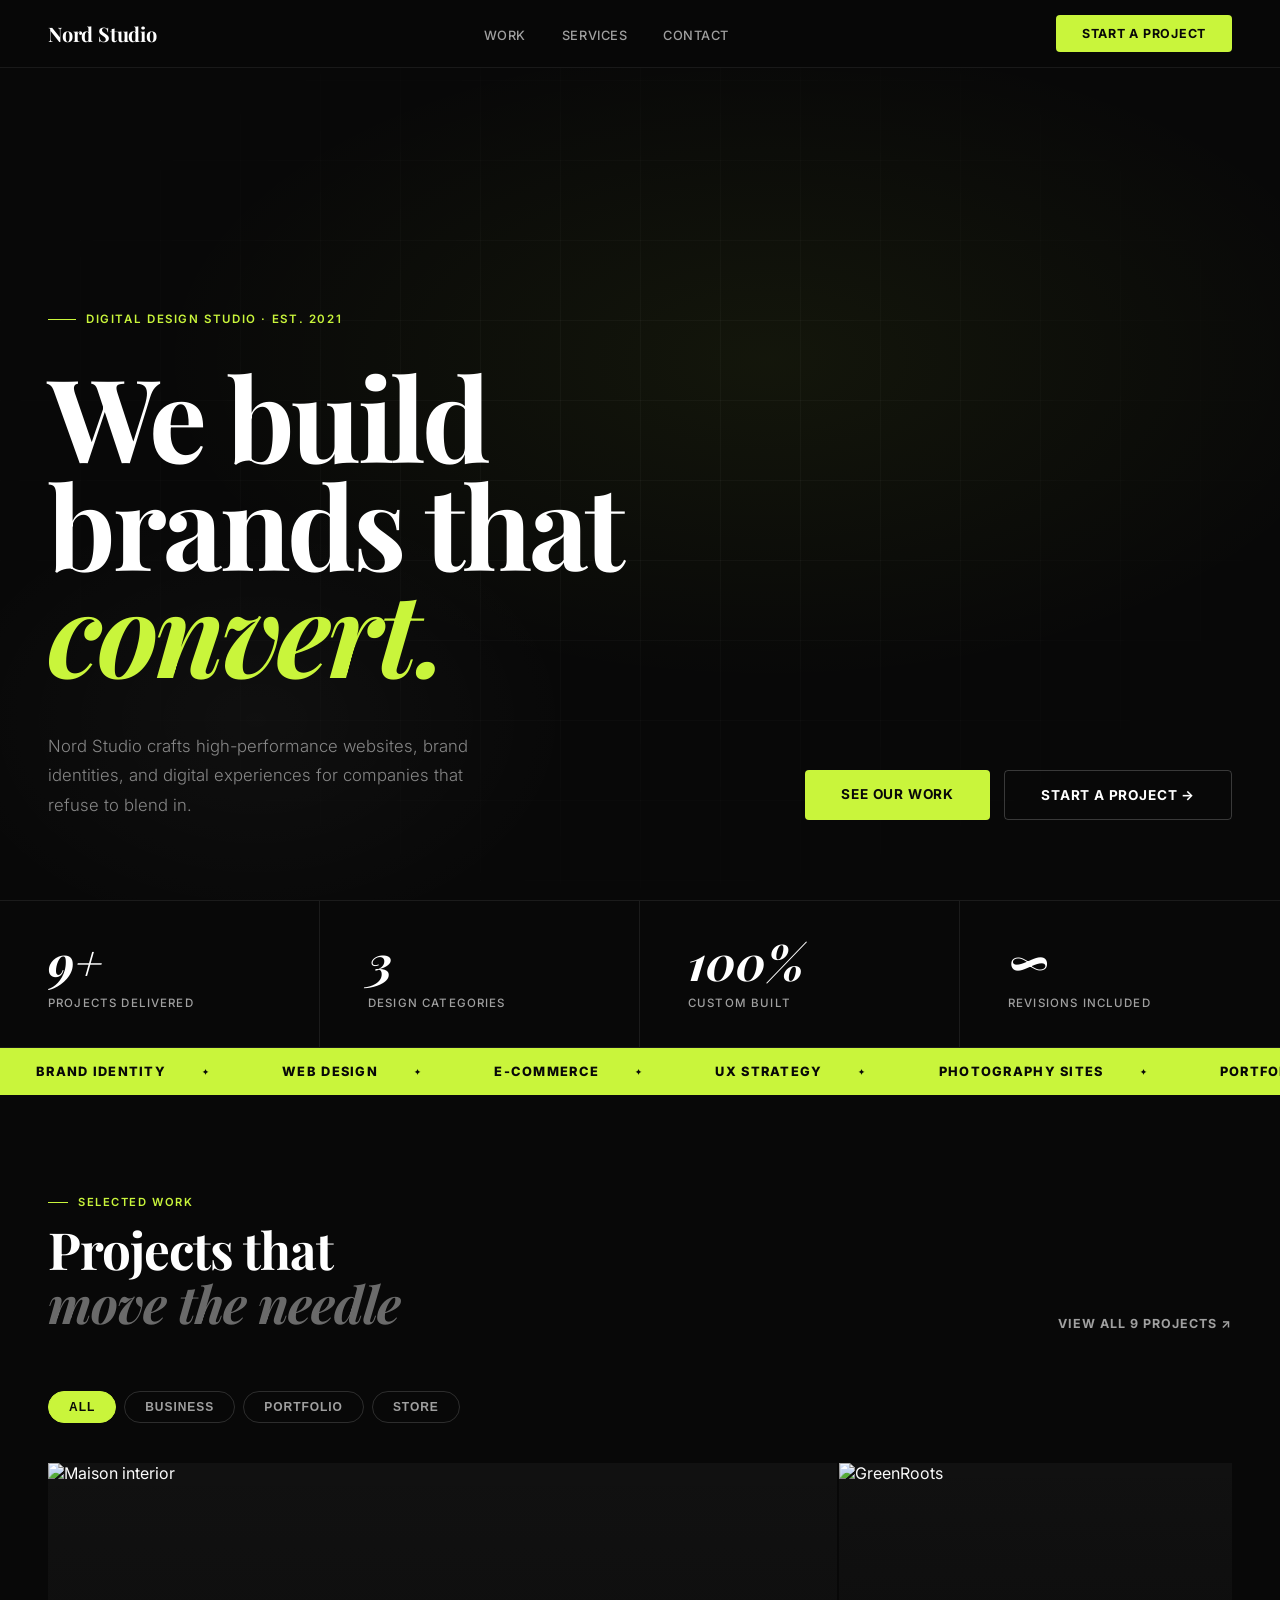
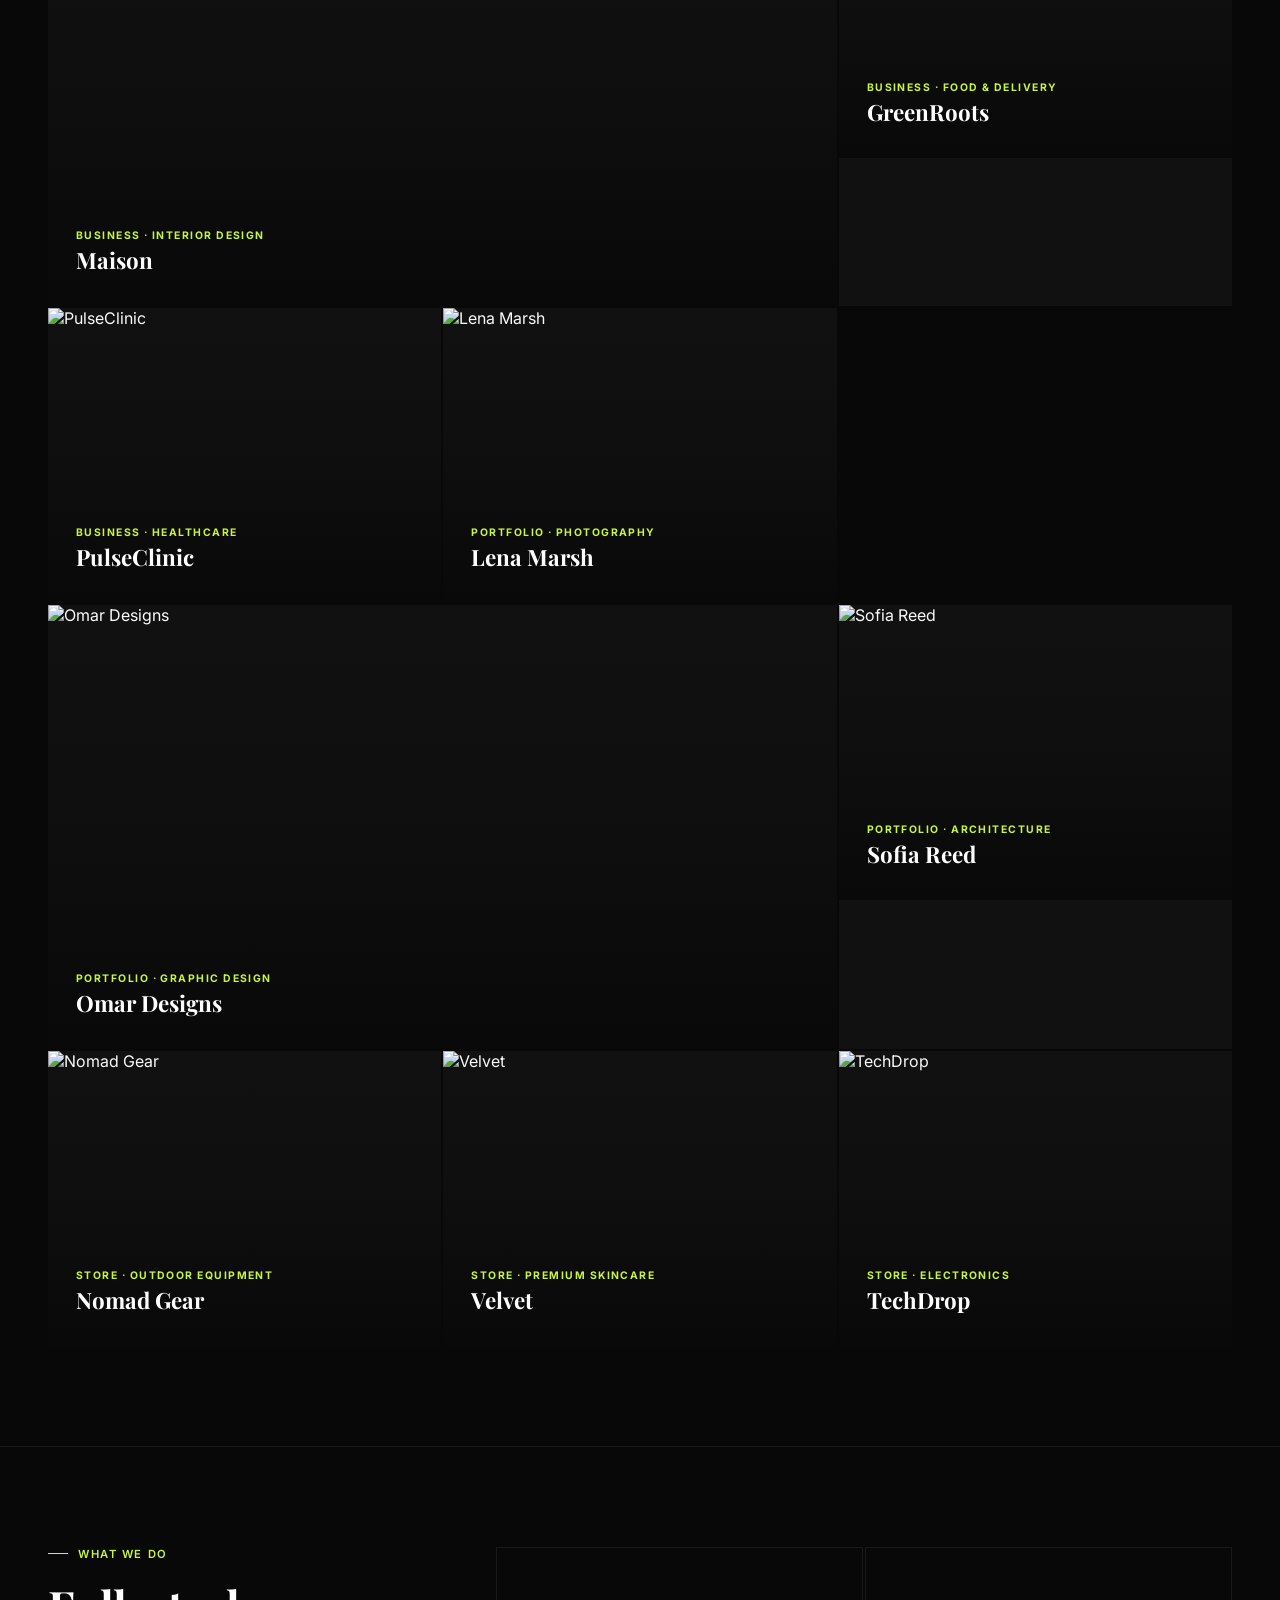
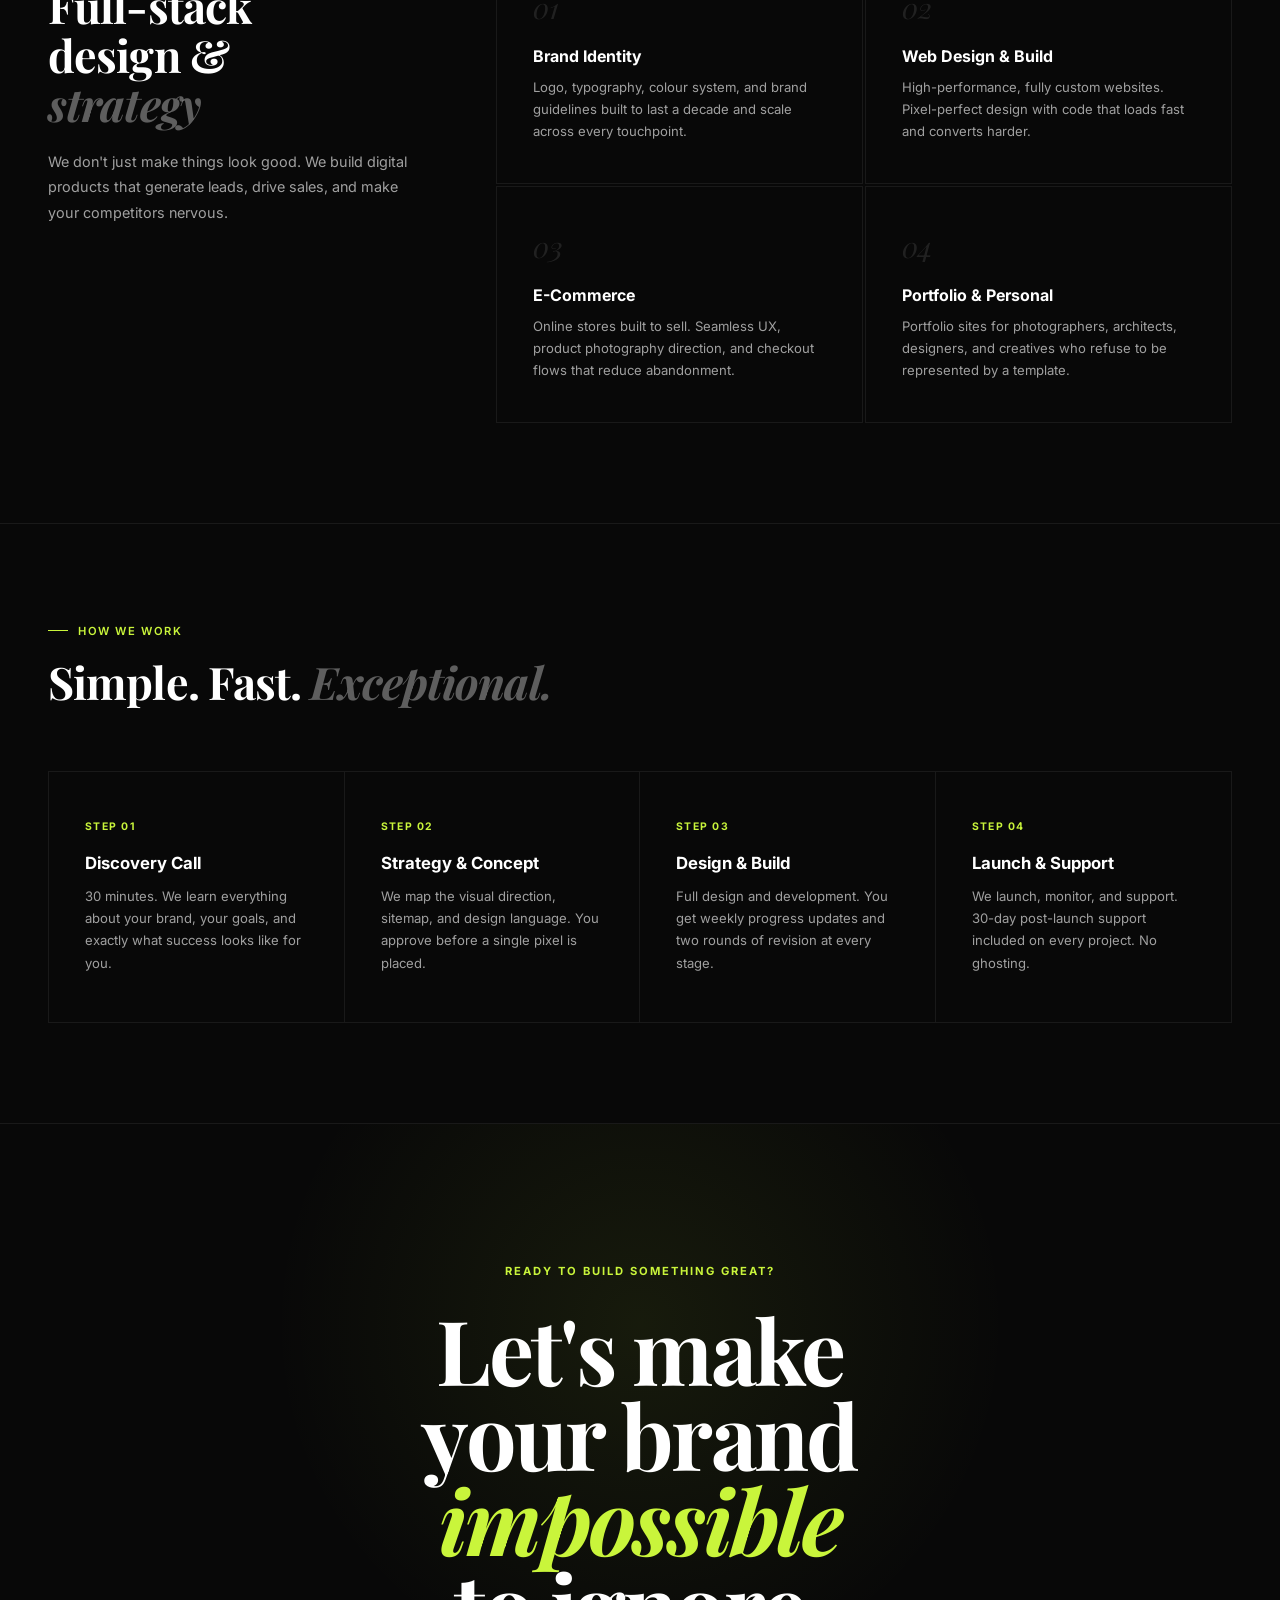
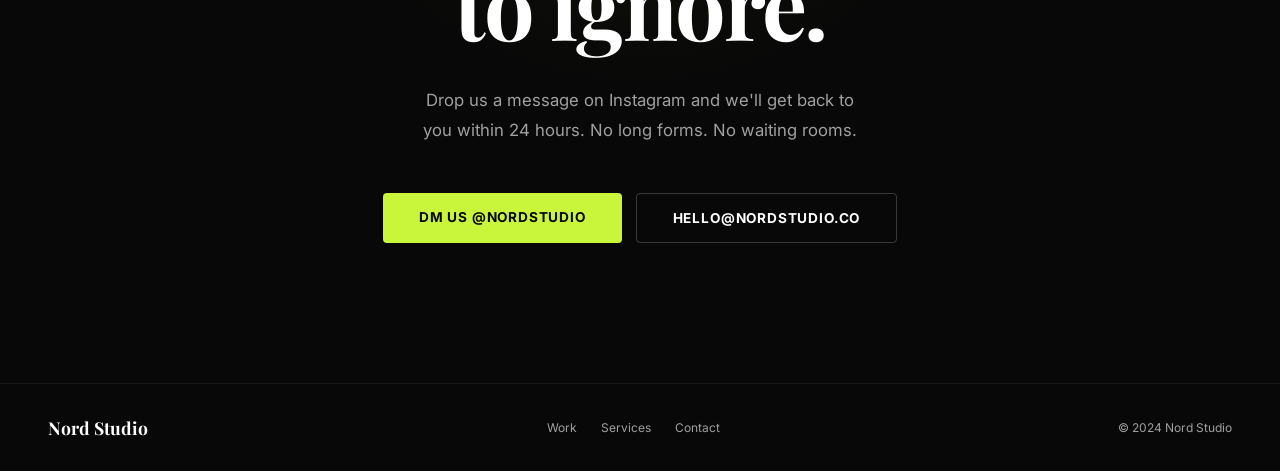
==== index.html @ e9d358b2 "Add files via upload" ====
<!DOCTYPE html>
<html lang="en">
<head>
  <meta charset="UTF-8" />
  <meta name="viewport" content="width=device-width, initial-scale=1.0" />
  <title>Nord Studio — Digital Design Agency</title>
  <link rel="preconnect" href="https://fonts.googleapis.com" />
  <link rel="preconnect" href="https://fonts.gstatic.com" crossorigin />
  <link href="https://fonts.googleapis.com/css2?family=Inter:wght@300;400;500;600;700;800;900&family=Playfair+Display:ital,wght@0,700;1,400;1,700&display=swap" rel="stylesheet" />
  <style>
    *, *::before, *::after { box-sizing: border-box; margin: 0; padding: 0; }
    :root {
      --black: #080808;
      --white: #ffffff;
      --off: #f2f0ed;
      --gray: #a0a0a0;
      --accent: #c9f53b;
    }
    html { scroll-behavior: smooth; }
    body { font-family: 'Inter', sans-serif; background: var(--black); color: var(--white); overflow-x: hidden; }

    /* NAV */
    nav {
      position: fixed; top: 0; left: 0; right: 0; z-index: 100;
      display: flex; align-items: center; justify-content: space-between;
      padding: 0 48px; height: 68px;
      border-bottom: 1px solid rgba(255,255,255,0.07);
      background: rgba(8,8,8,0.95);
    }
    .nav-logo {
      font-family: 'Playfair Display', serif; font-size: 1.25rem; font-weight: 700;
      color: var(--white); text-decoration: none; letter-spacing: -0.01em;
    }
    .nav-links { display: flex; gap: 36px; list-style: none; }
    .nav-links a {
      font-size: 0.8rem; font-weight: 500; letter-spacing: 0.04em;
      text-transform: uppercase; color: var(--gray); text-decoration: none; transition: color 0.2s;
    }
    .nav-links a:hover { color: var(--white); }
    .nav-cta {
      font-size: 0.78rem; font-weight: 700; letter-spacing: 0.06em; text-transform: uppercase;
      color: var(--black); background: var(--accent); padding: 11px 26px;
      border-radius: 4px; text-decoration: none; transition: opacity 0.2s;
    }
    .nav-cta:hover { opacity: 0.85; }

    /* HERO */
    .hero {
      min-height: 100vh; display: flex; flex-direction: column;
      justify-content: flex-end; padding: 0 48px 80px;
      position: relative; overflow: hidden;
    }
    .hero-bg {
      position: absolute; inset: 0;
      background: radial-gradient(ellipse 80% 60% at 60% 40%, rgba(201,245,59,0.06) 0%, transparent 60%),
                  radial-gradient(ellipse 50% 50% at 20% 80%, rgba(255,255,255,0.03) 0%, transparent 50%),
                  var(--black);
    }
    .hero-grid-lines {
      position: absolute; inset: 0;
      background-image: linear-gradient(rgba(255,255,255,0.03) 1px, transparent 1px),
                        linear-gradient(90deg, rgba(255,255,255,0.03) 1px, transparent 1px);
      background-size: 80px 80px;
      mask-image: radial-gradient(ellipse at center, black 20%, transparent 80%);
    }
    .hero-tag {
      position: relative; z-index: 2;
      display: inline-flex; align-items: center; gap: 10px;
      font-size: 0.72rem; font-weight: 600; letter-spacing: 0.14em; text-transform: uppercase;
      color: var(--accent); margin-bottom: 36px;
    }
    .hero-tag::before { content: ''; width: 28px; height: 1px; background: var(--accent); }
    .hero h1 {
      position: relative; z-index: 2;
      font-family: 'Playfair Display', serif;
      font-size: clamp(4rem, 9vw, 10.5rem);
      font-weight: 700; line-height: 0.93; letter-spacing: -0.03em;
      color: var(--white); margin-bottom: 48px;
    }
    .hero h1 em { font-style: italic; color: var(--accent); }
    .hero-bottom {
      position: relative; z-index: 2;
      display: flex; justify-content: space-between; align-items: flex-end; gap: 40px;
    }
    .hero-sub {
      max-width: 440px; font-size: 1.05rem; font-weight: 300;
      color: rgba(255,255,255,0.5); line-height: 1.75;
    }
    .hero-actions { display: flex; gap: 14px; flex-shrink: 0; }
    .btn-accent {
      font-size: 0.85rem; font-weight: 700; letter-spacing: 0.06em; text-transform: uppercase;
      color: var(--black); background: var(--accent); padding: 16px 36px;
      border-radius: 4px; text-decoration: none; transition: opacity 0.2s;
    }
    .btn-accent:hover { opacity: 0.85; }
    .btn-ghost {
      font-size: 0.85rem; font-weight: 700; letter-spacing: 0.06em; text-transform: uppercase;
      color: var(--white); padding: 16px 36px; border-radius: 4px; text-decoration: none;
      border: 1px solid rgba(255,255,255,0.2); transition: border-color 0.2s, color 0.2s;
    }
    .btn-ghost:hover { border-color: var(--white); }

    /* STATS BAR */
    .stats-bar {
      display: grid; grid-template-columns: repeat(4, 1fr);
      border-top: 1px solid rgba(255,255,255,0.08);
      border-bottom: 1px solid rgba(255,255,255,0.08);
    }
    .stat-cell {
      padding: 36px 48px; border-right: 1px solid rgba(255,255,255,0.08);
    }
    .stat-cell:last-child { border-right: none; }
    .stat-big {
      font-family: 'Playfair Display', serif; font-size: 3rem; font-weight: 700;
      font-style: italic; color: var(--white); display: block; line-height: 1; margin-bottom: 6px;
    }
    .stat-label { font-size: 0.72rem; font-weight: 500; letter-spacing: 0.1em; text-transform: uppercase; color: var(--gray); }

    /* MARQUEE */
    .marquee { overflow: hidden; background: var(--accent); padding: 16px 0; }
    .marquee-track {
      display: flex; width: max-content;
      animation: marquee 28s linear infinite;
    }
    .marquee-item {
      font-size: 0.8rem; font-weight: 800; letter-spacing: 0.1em; text-transform: uppercase;
      color: var(--black); padding: 0 36px; white-space: nowrap;
      display: flex; align-items: center; gap: 36px;
    }
    .marquee-item::after { content: '✦'; font-size: 0.5rem; }
    @keyframes marquee { 0% { transform: translateX(0); } 100% { transform: translateX(-50%); } }

    /* WORK */
    .work { padding: 100px 48px; }
    .work-header {
      display: flex; justify-content: space-between; align-items: flex-end; margin-bottom: 60px;
    }
    .section-eyebrow {
      font-size: 0.7rem; font-weight: 600; letter-spacing: 0.14em; text-transform: uppercase;
      color: var(--accent); display: flex; align-items: center; gap: 10px; margin-bottom: 14px;
    }
    .section-eyebrow::before { content: ''; width: 20px; height: 1px; background: var(--accent); }
    .work-header h2 {
      font-family: 'Playfair Display', serif; font-size: clamp(2.2rem, 4vw, 3.5rem);
      font-weight: 700; color: var(--white); letter-spacing: -0.02em; line-height: 1.05;
    }
    .work-header h2 em { font-style: italic; color: rgba(255,255,255,0.4); }
    .work-link {
      font-size: 0.78rem; font-weight: 700; letter-spacing: 0.08em; text-transform: uppercase;
      color: var(--gray); text-decoration: none; transition: color 0.2s; white-space: nowrap;
    }
    .work-link:hover { color: var(--white); }

    /* FILTER */
    .filter-bar { display: flex; gap: 8px; margin-bottom: 40px; }
    .filter-btn {
      font-size: 0.75rem; font-weight: 700; letter-spacing: 0.08em; text-transform: uppercase;
      padding: 8px 20px; border-radius: 50px; border: 1px solid rgba(255,255,255,0.15);
      background: transparent; color: var(--gray); cursor: pointer; transition: all 0.2s;
    }
    .filter-btn:hover { border-color: rgba(255,255,255,0.4); color: var(--white); }
    .filter-btn.active { background: var(--accent); border-color: var(--accent); color: var(--black); }

    /* PROJECT GRID */
    .projects-grid {
      display: grid;
      grid-template-columns: repeat(3, 1fr);
      gap: 2px;
    }
    .project-card {
      position: relative; overflow: hidden; cursor: pointer; background: #111;
    }
    .project-card .card-visual {
      width: 100%; aspect-ratio: 4/3;
      position: relative; overflow: hidden;
    }
    .project-card .card-visual img {
      width: 100%; height: 100%; object-fit: cover; display: block;
      transition: transform 0.6s cubic-bezier(0.25,0.46,0.45,0.94);
    }
    .project-card:hover .card-visual img { transform: scale(1.06); }
    .card-overlay {
      position: absolute; inset: 0;
      background: linear-gradient(to top, rgba(8,8,8,0.92) 0%, rgba(8,8,8,0.3) 50%, transparent 100%);
      transition: opacity 0.3s;
    }
    .card-info {
      position: absolute; bottom: 0; left: 0; right: 0;
      padding: 28px 28px 24px;
      transform: translateY(0);
    }
    .card-cat {
      font-size: 0.65rem; font-weight: 700; letter-spacing: 0.14em; text-transform: uppercase;
      color: var(--accent); margin-bottom: 6px;
    }
    .card-name {
      font-family: 'Playfair Display', serif; font-size: 1.4rem; font-weight: 700;
      color: var(--white); line-height: 1.15; margin-bottom: 8px;
    }
    .card-desc-text {
      font-size: 0.8rem; color: rgba(255,255,255,0.6); line-height: 1.55;
      max-height: 0; overflow: hidden;
      transition: max-height 0.35s ease, opacity 0.35s ease;
      opacity: 0;
    }
    .project-card:hover .card-desc-text { max-height: 80px; opacity: 1; }
    .card-arrow {
      position: absolute; top: 20px; right: 20px;
      width: 36px; height: 36px; border-radius: 50%;
      background: var(--accent); display: flex; align-items: center; justify-content: center;
      font-size: 0.9rem; color: var(--black);
      opacity: 0; transform: scale(0.7);
      transition: opacity 0.3s, transform 0.3s;
      text-decoration: none;
    }
    .project-card:hover .card-arrow { opacity: 1; transform: scale(1); }

    /* WIDE CARD (first card takes 2 cols) */
    .project-card.wide { grid-column: span 2; }
    .project-card.wide .card-visual { aspect-ratio: 16/9; }

    /* SERVICES */
    .services {
      padding: 100px 48px;
      border-top: 1px solid rgba(255,255,255,0.07);
      display: grid; grid-template-columns: 1fr 2fr; gap: 80px; align-items: start;
    }
    .services-left .section-eyebrow { margin-bottom: 20px; }
    .services-left h2 {
      font-family: 'Playfair Display', serif;
      font-size: clamp(2rem, 3.5vw, 3rem); font-weight: 700;
      color: var(--white); line-height: 1.1; letter-spacing: -0.02em;
    }
    .services-left h2 em { font-style: italic; color: rgba(255,255,255,0.35); }
    .services-left p {
      font-size: 0.9rem; color: var(--gray); line-height: 1.8; margin-top: 20px;
    }
    .services-grid { display: grid; grid-template-columns: 1fr 1fr; gap: 2px; }
    .service-card {
      padding: 40px 36px;
      border: 1px solid rgba(255,255,255,0.07);
      transition: background 0.25s;
    }
    .service-card:hover { background: rgba(255,255,255,0.03); }
    .service-num {
      font-family: 'Playfair Display', serif; font-style: italic;
      font-size: 1.8rem; color: rgba(255,255,255,0.1); display: block; margin-bottom: 20px;
    }
    .service-name {
      font-size: 1rem; font-weight: 700; color: var(--white); margin-bottom: 10px;
    }
    .service-desc { font-size: 0.82rem; color: var(--gray); line-height: 1.7; }

    /* PROCESS */
    .process {
      padding: 100px 48px;
      border-top: 1px solid rgba(255,255,255,0.07);
    }
    .process-header { margin-bottom: 60px; }
    .process-steps {
      display: grid; grid-template-columns: repeat(4, 1fr); gap: 0;
      border: 1px solid rgba(255,255,255,0.07);
    }
    .process-step {
      padding: 48px 36px;
      border-right: 1px solid rgba(255,255,255,0.07);
      position: relative;
    }
    .process-step:last-child { border-right: none; }
    .step-num {
      font-size: 0.65rem; font-weight: 700; letter-spacing: 0.14em; text-transform: uppercase;
      color: var(--accent); margin-bottom: 20px; display: block;
    }
    .step-name { font-size: 1.05rem; font-weight: 700; color: var(--white); margin-bottom: 12px; }
    .step-desc { font-size: 0.82rem; color: var(--gray); line-height: 1.7; }

    /* BIG CTA */
    .big-cta {
      padding: 140px 48px;
      border-top: 1px solid rgba(255,255,255,0.07);
      display: flex; flex-direction: column; align-items: center; text-align: center;
      position: relative; overflow: hidden;
    }
    .big-cta::before {
      content: '';
      position: absolute; top: -200px; left: 50%; transform: translateX(-50%);
      width: 800px; height: 800px; border-radius: 50%;
      background: radial-gradient(circle, rgba(201,245,59,0.08) 0%, transparent 65%);
      pointer-events: none;
    }
    .cta-tag {
      font-size: 0.7rem; font-weight: 700; letter-spacing: 0.18em; text-transform: uppercase;
      color: var(--accent); margin-bottom: 28px; position: relative; z-index: 2;
    }
    .big-cta h2 {
      font-family: 'Playfair Display', serif; font-size: clamp(3rem, 7vw, 7.5rem);
      font-weight: 700; line-height: 0.95; letter-spacing: -0.03em;
      color: var(--white); margin-bottom: 40px; position: relative; z-index: 2;
    }
    .big-cta h2 em { font-style: italic; color: var(--accent); }
    .big-cta p {
      font-size: 1.05rem; color: var(--gray); max-width: 440px; line-height: 1.75;
      margin-bottom: 48px; position: relative; z-index: 2;
    }
    .cta-actions { display: flex; gap: 14px; position: relative; z-index: 2; }

    /* FOOTER */
    footer {
      border-top: 1px solid rgba(255,255,255,0.07);
      padding: 32px 48px;
      display: flex; justify-content: space-between; align-items: center;
    }
    .footer-logo {
      font-family: 'Playfair Display', serif; font-size: 1.1rem;
      font-weight: 700; color: var(--white); text-decoration: none;
    }
    .footer-copy { font-size: 0.75rem; color: var(--gray); }
    .footer-links { display: flex; gap: 24px; }
    .footer-links a { font-size: 0.75rem; color: var(--gray); text-decoration: none; transition: color 0.2s; }
    .footer-links a:hover { color: var(--white); }

    /* HIDDEN */
    .project-card.hidden { display: none; }

    /* RESPONSIVE */
    @media (max-width: 1024px) {
      .projects-grid { grid-template-columns: 1fr 1fr; }
      .project-card.wide { grid-column: span 2; }
      .stats-bar { grid-template-columns: 1fr 1fr; }
      .stat-cell:nth-child(2) { border-right: none; }
      .services { grid-template-columns: 1fr; }
      .services-grid { grid-template-columns: 1fr 1fr; }
      .process-steps { grid-template-columns: 1fr 1fr; }
      .process-step:nth-child(2) { border-right: none; }
    }
    @media (max-width: 768px) {
      nav, .work, .services, .process, .big-cta, footer { padding-left: 24px; padding-right: 24px; }
      .hero { padding-left: 24px; padding-right: 24px; padding-bottom: 60px; }
      .nav-links { display: none; }
      .projects-grid { grid-template-columns: 1fr; }
      .project-card.wide { grid-column: span 1; }
      .project-card.wide .card-visual { aspect-ratio: 4/3; }
      .stats-bar { grid-template-columns: 1fr 1fr; }
      .stat-cell { padding: 24px; }
      .hero-bottom { flex-direction: column; align-items: flex-start; gap: 28px; }
      .process-steps { grid-template-columns: 1fr; }
      .process-step { border-right: none; border-bottom: 1px solid rgba(255,255,255,0.07); }
    }
  </style>
</head>
<body>

  <!-- NAV -->
  <nav>
    <a href="index.html" class="nav-logo">Nord Studio</a>
    <ul class="nav-links">
      <li><a href="#work">Work</a></li>
      <li><a href="#services">Services</a></li>
      <li><a href="#contact">Contact</a></li>
    </ul>
    <a href="#contact" class="nav-cta">Start a Project</a>
  </nav>

  <!-- HERO -->
  <section class="hero">
    <div class="hero-bg"></div>
    <div class="hero-grid-lines"></div>
    <div class="hero-tag">Digital Design Studio · Est. 2021</div>
    <h1>We build<br>brands that<br><em>convert.</em></h1>
    <div class="hero-bottom">
      <p class="hero-sub">Nord Studio crafts high-performance websites, brand identities, and digital experiences for companies that refuse to blend in.</p>
      <div class="hero-actions">
        <a href="#work" class="btn-accent">See Our Work</a>
        <a href="#contact" class="btn-ghost">Start a Project →</a>
      </div>
    </div>
  </section>

  <!-- STATS BAR -->
  <div class="stats-bar">
    <div class="stat-cell">
      <span class="stat-big">9+</span>
      <span class="stat-label">Projects Delivered</span>
    </div>
    <div class="stat-cell">
      <span class="stat-big">3</span>
      <span class="stat-label">Design Categories</span>
    </div>
    <div class="stat-cell">
      <span class="stat-big">100%</span>
      <span class="stat-label">Custom Built</span>
    </div>
    <div class="stat-cell">
      <span class="stat-big">∞</span>
      <span class="stat-label">Revisions Included</span>
    </div>
  </div>

  <!-- MARQUEE -->
  <div class="marquee">
    <div class="marquee-track">
      <span class="marquee-item">Brand Identity</span>
      <span class="marquee-item">Web Design</span>
      <span class="marquee-item">E-Commerce</span>
      <span class="marquee-item">UX Strategy</span>
      <span class="marquee-item">Photography Sites</span>
      <span class="marquee-item">Portfolio Design</span>
      <span class="marquee-item">Healthcare</span>
      <span class="marquee-item">Luxury Retail</span>
      <span class="marquee-item">Brand Identity</span>
      <span class="marquee-item">Web Design</span>
      <span class="marquee-item">E-Commerce</span>
      <span class="marquee-item">UX Strategy</span>
      <span class="marquee-item">Photography Sites</span>
      <span class="marquee-item">Portfolio Design</span>
      <span class="marquee-item">Healthcare</span>
      <span class="marquee-item">Luxury Retail</span>
    </div>
  </div>

  <!-- WORK -->
  <section class="work" id="work">
    <div class="work-header">
      <div>
        <div class="section-eyebrow">Selected Work</div>
        <h2>Projects that<br><em>move the needle</em></h2>
      </div>
      <a href="#" class="work-link">View all 9 projects ↗</a>
    </div>

    <div class="filter-bar">
      <button class="filter-btn active" data-filter="all">All</button>
      <button class="filter-btn" data-filter="business">Business</button>
      <button class="filter-btn" data-filter="portfolio">Portfolio</button>
      <button class="filter-btn" data-filter="store">Store</button>
    </div>

    <div class="projects-grid" id="projectsGrid">

      <!-- 1 MAISON — wide card -->
      <article class="project-card wide" data-category="business">
        <div class="card-visual">
          <img src="https://images.unsplash.com/photo-1618221195710-dd6b41faaea6?auto=format&fit=crop&w=1200&q=80" alt="Maison interior" loading="eager" fetchpriority="high">
          <div class="card-overlay"></div>
          <div class="card-info">
            <div class="card-cat">Business · Interior Design</div>
            <div class="card-name">Maison</div>
            <div class="card-desc-text">A luxury interior design studio website with dark, elegant aesthetics, portfolio showcases, and bespoke service offerings.</div>
          </div>
          <a href="maison.html" class="card-arrow">↗</a>
        </div>
      </article>

      <!-- 2 GREENROOTS -->
      <article class="project-card" data-category="business">
        <div class="card-visual">
          <img src="https://images.unsplash.com/photo-1540420773420-3366772f4999?auto=format&fit=crop&w=700&q=80" alt="GreenRoots" loading="lazy">
          <div class="card-overlay"></div>
          <div class="card-info">
            <div class="card-cat">Business · Food & Delivery</div>
            <div class="card-name">GreenRoots</div>
            <div class="card-desc-text">Organic food delivery with vibrant farm-to-table storytelling and seamless subscription experience.</div>
          </div>
          <a href="greenroots.html" class="card-arrow">↗</a>
        </div>
      </article>

      <!-- 3 PULSECLINIC -->
      <article class="project-card" data-category="business">
        <div class="card-visual">
          <img src="https://images.unsplash.com/photo-1579154204601-01588f351e67?auto=format&fit=crop&w=700&q=80" alt="PulseClinic" loading="lazy">
          <div class="card-overlay"></div>
          <div class="card-info">
            <div class="card-cat">Business · Healthcare</div>
            <div class="card-name">PulseClinic</div>
            <div class="card-desc-text">A modern private medical clinic with online booking, specialist profiles, and a clean, trustworthy aesthetic.</div>
          </div>
          <a href="pulseclinic.html" class="card-arrow">↗</a>
        </div>
      </article>

      <!-- 4 LENA MARSH -->
      <article class="project-card" data-category="portfolio">
        <div class="card-visual">
          <img src="https://images.unsplash.com/photo-1500534314209-a25ddb2bd429?auto=format&fit=crop&w=700&q=80" alt="Lena Marsh" loading="lazy">
          <div class="card-overlay"></div>
          <div class="card-info">
            <div class="card-cat">Portfolio · Photography</div>
            <div class="card-name">Lena Marsh</div>
            <div class="card-desc-text">Full-screen photography portfolio with dark cinematic aesthetic and immersive masonry gallery.</div>
          </div>
          <a href="lena-marsh.html" class="card-arrow">↗</a>
        </div>
      </article>

      <!-- 5 OMAR DESIGNS — wide card -->
      <article class="project-card wide" data-category="portfolio">
        <div class="card-visual">
          <img src="https://images.unsplash.com/photo-1561070791-2526d30994b5?auto=format&fit=crop&w=1200&q=80" alt="Omar Designs" loading="lazy">
          <div class="card-overlay"></div>
          <div class="card-info">
            <div class="card-cat">Portfolio · Graphic Design</div>
            <div class="card-name">Omar Designs</div>
            <div class="card-desc-text">Bold typographic designer portfolio in yellow and black — confrontational, unmissable, built to be remembered.</div>
          </div>
          <a href="omar-designs.html" class="card-arrow">↗</a>
        </div>
      </article>

      <!-- 6 SOFIA REED -->
      <article class="project-card" data-category="portfolio">
        <div class="card-visual">
          <img src="https://images.unsplash.com/photo-1600585154340-be6161a56a0c?auto=format&fit=crop&w=700&q=80" alt="Sofia Reed" loading="lazy">
          <div class="card-overlay"></div>
          <div class="card-info">
            <div class="card-cat">Portfolio · Architecture</div>
            <div class="card-name">Sofia Reed</div>
            <div class="card-desc-text">Grid-based architect portfolio with concrete tones and precise structured project showcases.</div>
          </div>
          <a href="sofia-reed.html" class="card-arrow">↗</a>
        </div>
      </article>

      <!-- 7 NOMAD GEAR -->
      <article class="project-card" data-category="store">
        <div class="card-visual">
          <img src="https://images.unsplash.com/photo-1464822759023-fed622ff2c3b?auto=format&fit=crop&w=700&q=80" alt="Nomad Gear" loading="lazy">
          <div class="card-overlay"></div>
          <div class="card-info">
            <div class="card-cat">Store · Outdoor Equipment</div>
            <div class="card-name">Nomad Gear</div>
            <div class="card-desc-text">Adventure gear store with earthy tones, rugged photography, and an immersive shopping experience.</div>
          </div>
          <a href="nomad-gear.html" class="card-arrow">↗</a>
        </div>
      </article>

      <!-- 8 VELVET -->
      <article class="project-card" data-category="store">
        <div class="card-visual">
          <img src="https://images.unsplash.com/photo-1598440947619-2c35fc9aa908?auto=format&fit=crop&w=700&q=80" alt="Velvet" loading="lazy">
          <div class="card-overlay"></div>
          <div class="card-info">
            <div class="card-cat">Store · Premium Skincare</div>
            <div class="card-name">Velvet</div>
            <div class="card-desc-text">Luxury skincare brand store in soft pinks and cream — elegance at every scroll.</div>
          </div>
          <a href="velvet.html" class="card-arrow">↗</a>
        </div>
      </article>

      <!-- 9 TECHDROP -->
      <article class="project-card" data-category="store">
        <div class="card-visual">
          <img src="https://images.unsplash.com/photo-1525547719571-a2d4ac8945e2?auto=format&fit=crop&w=700&q=80" alt="TechDrop" loading="lazy">
          <div class="card-overlay"></div>
          <div class="card-info">
            <div class="card-cat">Store · Electronics</div>
            <div class="card-name">TechDrop</div>
            <div class="card-desc-text">Minimal electronics store in pure white and black — sharp editorial layouts that let technology speak.</div>
          </div>
          <a href="techdrop.html" class="card-arrow">↗</a>
        </div>
      </article>

    </div>
  </section>

  <!-- SERVICES -->
  <section class="services" id="services">
    <div class="services-left">
      <div class="section-eyebrow">What We Do</div>
      <h2>Full-stack<br>design &<br><em>strategy</em></h2>
      <p>We don't just make things look good. We build digital products that generate leads, drive sales, and make your competitors nervous.</p>
    </div>
    <div class="services-grid">
      <div class="service-card">
        <span class="service-num">01</span>
        <div class="service-name">Brand Identity</div>
        <p class="service-desc">Logo, typography, colour system, and brand guidelines built to last a decade and scale across every touchpoint.</p>
      </div>
      <div class="service-card">
        <span class="service-num">02</span>
        <div class="service-name">Web Design & Build</div>
        <p class="service-desc">High-performance, fully custom websites. Pixel-perfect design with code that loads fast and converts harder.</p>
      </div>
      <div class="service-card">
        <span class="service-num">03</span>
        <div class="service-name">E-Commerce</div>
        <p class="service-desc">Online stores built to sell. Seamless UX, product photography direction, and checkout flows that reduce abandonment.</p>
      </div>
      <div class="service-card">
        <span class="service-num">04</span>
        <div class="service-name">Portfolio & Personal</div>
        <p class="service-desc">Portfolio sites for photographers, architects, designers, and creatives who refuse to be represented by a template.</p>
      </div>
    </div>
  </section>

  <!-- PROCESS -->
  <section class="process">
    <div class="process-header">
      <div class="section-eyebrow">How We Work</div>
      <h2 style="font-family:'Playfair Display',serif;font-size:clamp(2rem,3.5vw,3rem);font-weight:700;color:var(--white);letter-spacing:-0.02em;margin-top:12px;">Simple. Fast. <em style="font-style:italic;color:rgba(255,255,255,0.35);">Exceptional.</em></h2>
    </div>
    <div class="process-steps">
      <div class="process-step">
        <span class="step-num">Step 01</span>
        <div class="step-name">Discovery Call</div>
        <p class="step-desc">30 minutes. We learn everything about your brand, your goals, and exactly what success looks like for you.</p>
      </div>
      <div class="process-step">
        <span class="step-num">Step 02</span>
        <div class="step-name">Strategy & Concept</div>
        <p class="step-desc">We map the visual direction, sitemap, and design language. You approve before a single pixel is placed.</p>
      </div>
      <div class="process-step">
        <span class="step-num">Step 03</span>
        <div class="step-name">Design & Build</div>
        <p class="step-desc">Full design and development. You get weekly progress updates and two rounds of revision at every stage.</p>
      </div>
      <div class="process-step">
        <span class="step-num">Step 04</span>
        <div class="step-name">Launch & Support</div>
        <p class="step-desc">We launch, monitor, and support. 30-day post-launch support included on every project. No ghosting.</p>
      </div>
    </div>
  </section>

  <!-- BIG CTA -->
  <section class="big-cta" id="contact">
    <div class="cta-tag">Ready to build something great?</div>
    <h2>Let's make<br>your brand<br><em>impossible</em><br>to ignore.</h2>
    <p>Drop us a message on Instagram and we'll get back to you within 24 hours. No long forms. No waiting rooms.</p>
    <div class="cta-actions">
      <a href="https://instagram.com/nordstudio" class="btn-accent">DM us @nordstudio</a>
      <a href="mailto:hello@nordstudio.co" class="btn-ghost">hello@nordstudio.co</a>
    </div>
  </section>

  <!-- FOOTER -->
  <footer>
    <a href="index.html" class="footer-logo">Nord Studio</a>
    <div class="footer-links">
      <a href="#work">Work</a>
      <a href="#services">Services</a>
      <a href="#contact">Contact</a>
    </div>
    <span class="footer-copy">© 2024 Nord Studio</span>
  </footer>

  <script>
    // NAV scroll tint
    const nav = document.querySelector('nav');
    window.addEventListener('scroll', () => {
      nav.style.borderBottomColor = window.scrollY > 40 ? 'rgba(255,255,255,0.12)' : 'rgba(255,255,255,0.07)';
    });

    // Filter
    document.querySelectorAll('.filter-btn').forEach(btn => {
      btn.addEventListener('click', () => {
        document.querySelectorAll('.filter-btn').forEach(b => b.classList.remove('active'));
        btn.classList.add('active');
        const f = btn.dataset.filter;
        document.querySelectorAll('.project-card').forEach(card => {
          card.classList.toggle('hidden', f !== 'all' && card.dataset.category !== f);
        });
      });
    });
  </script>
</body>
</html>
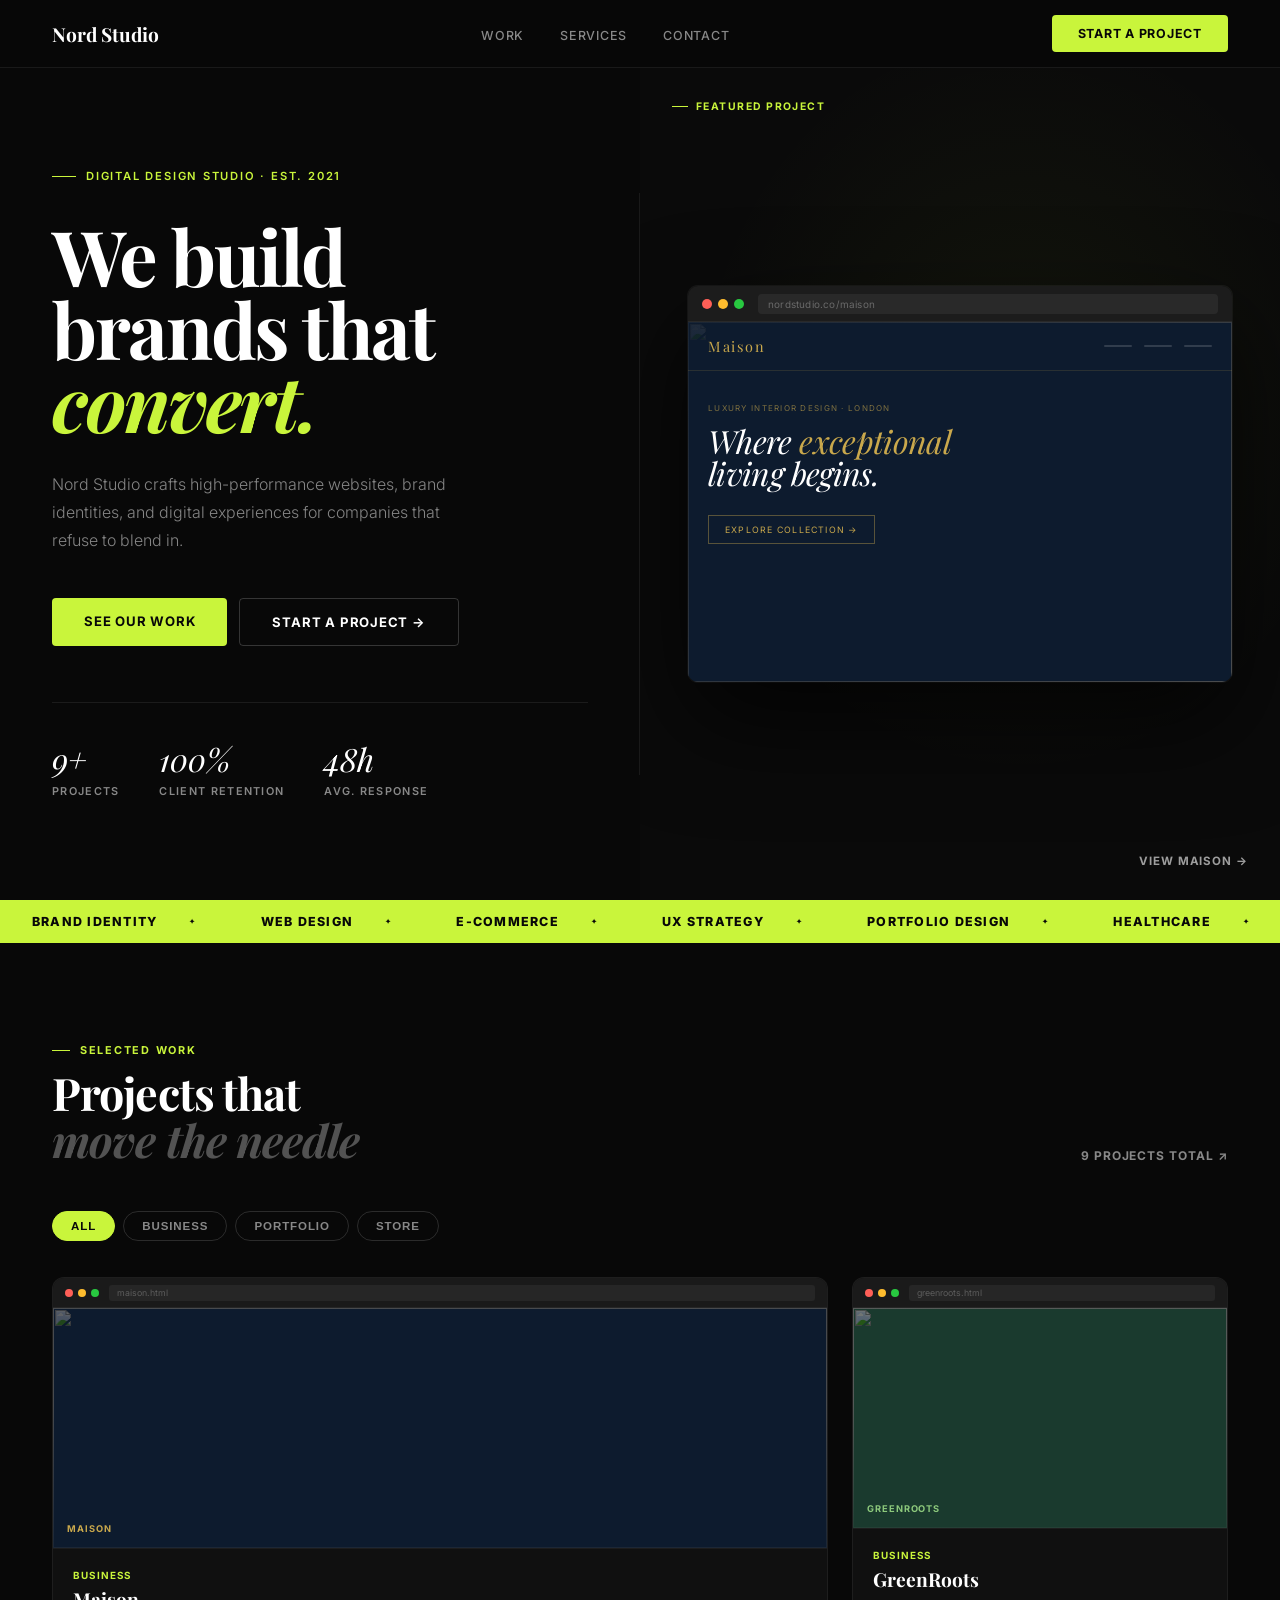
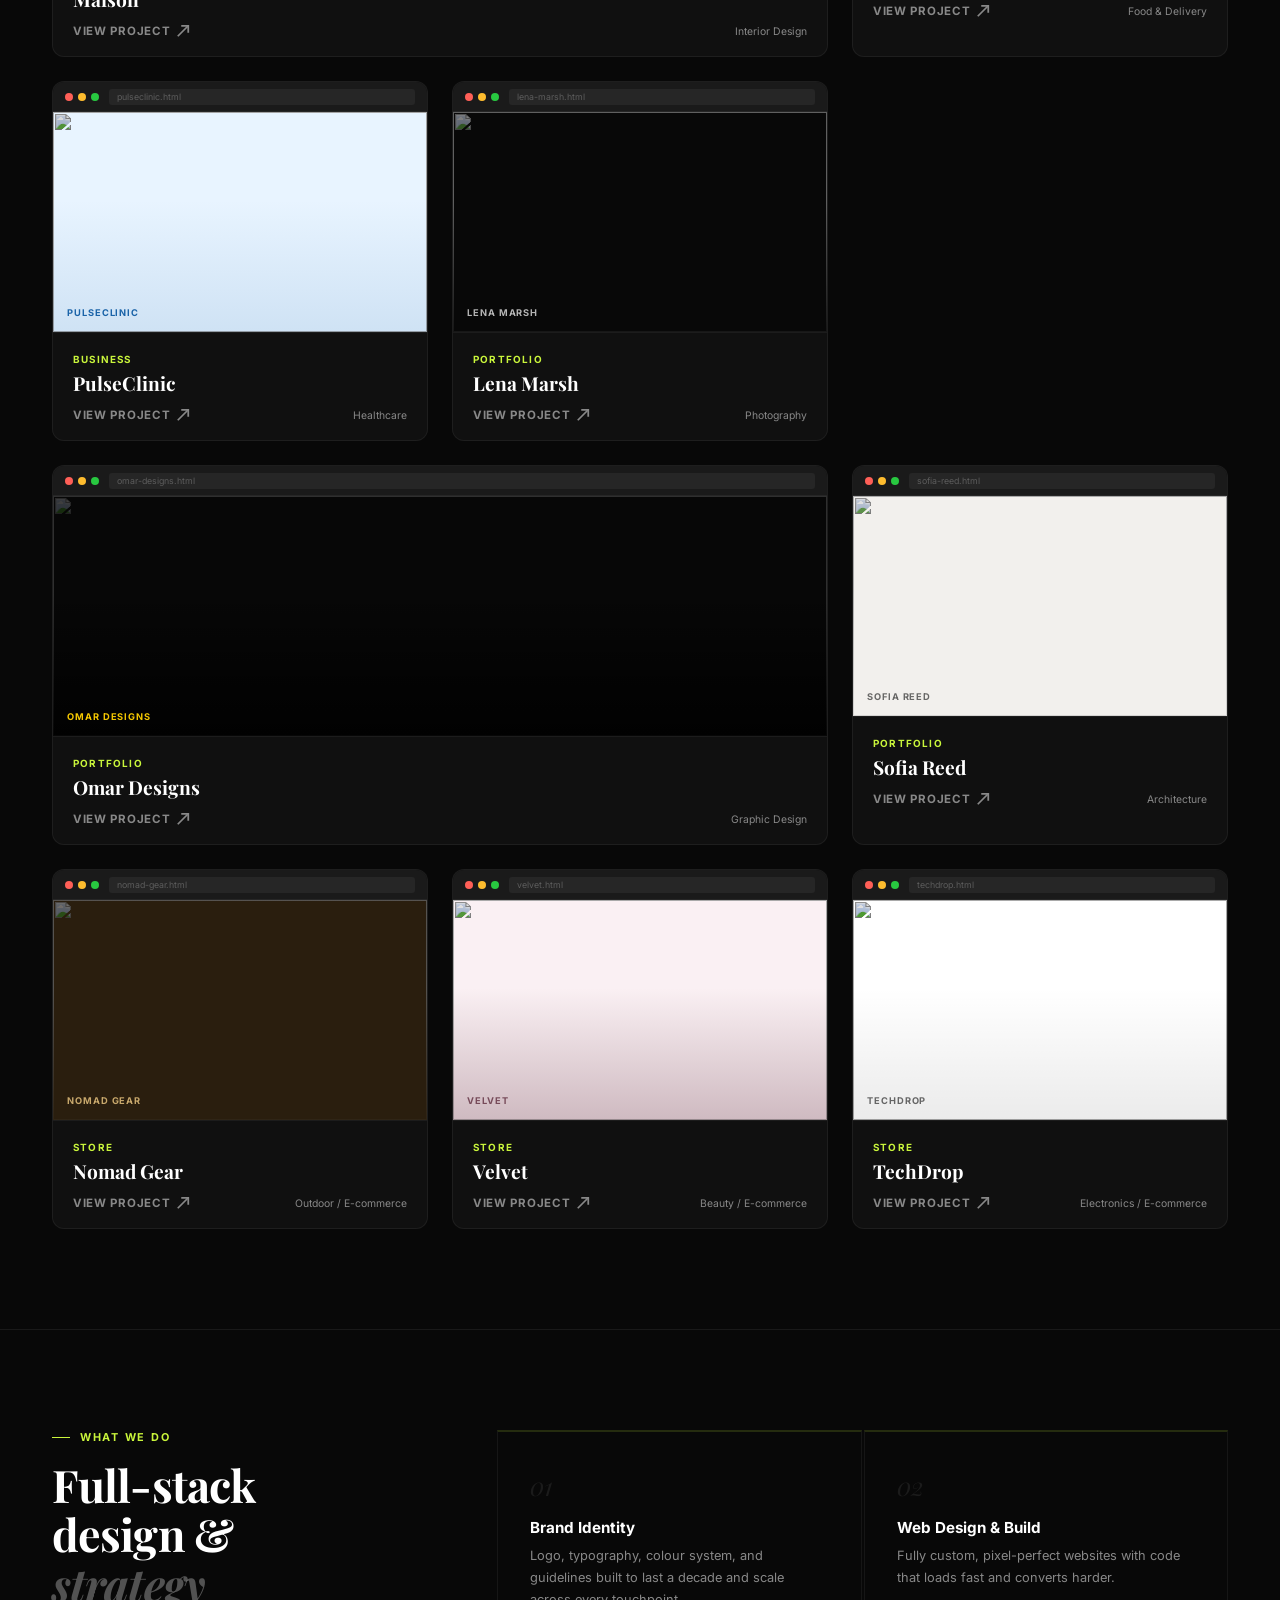
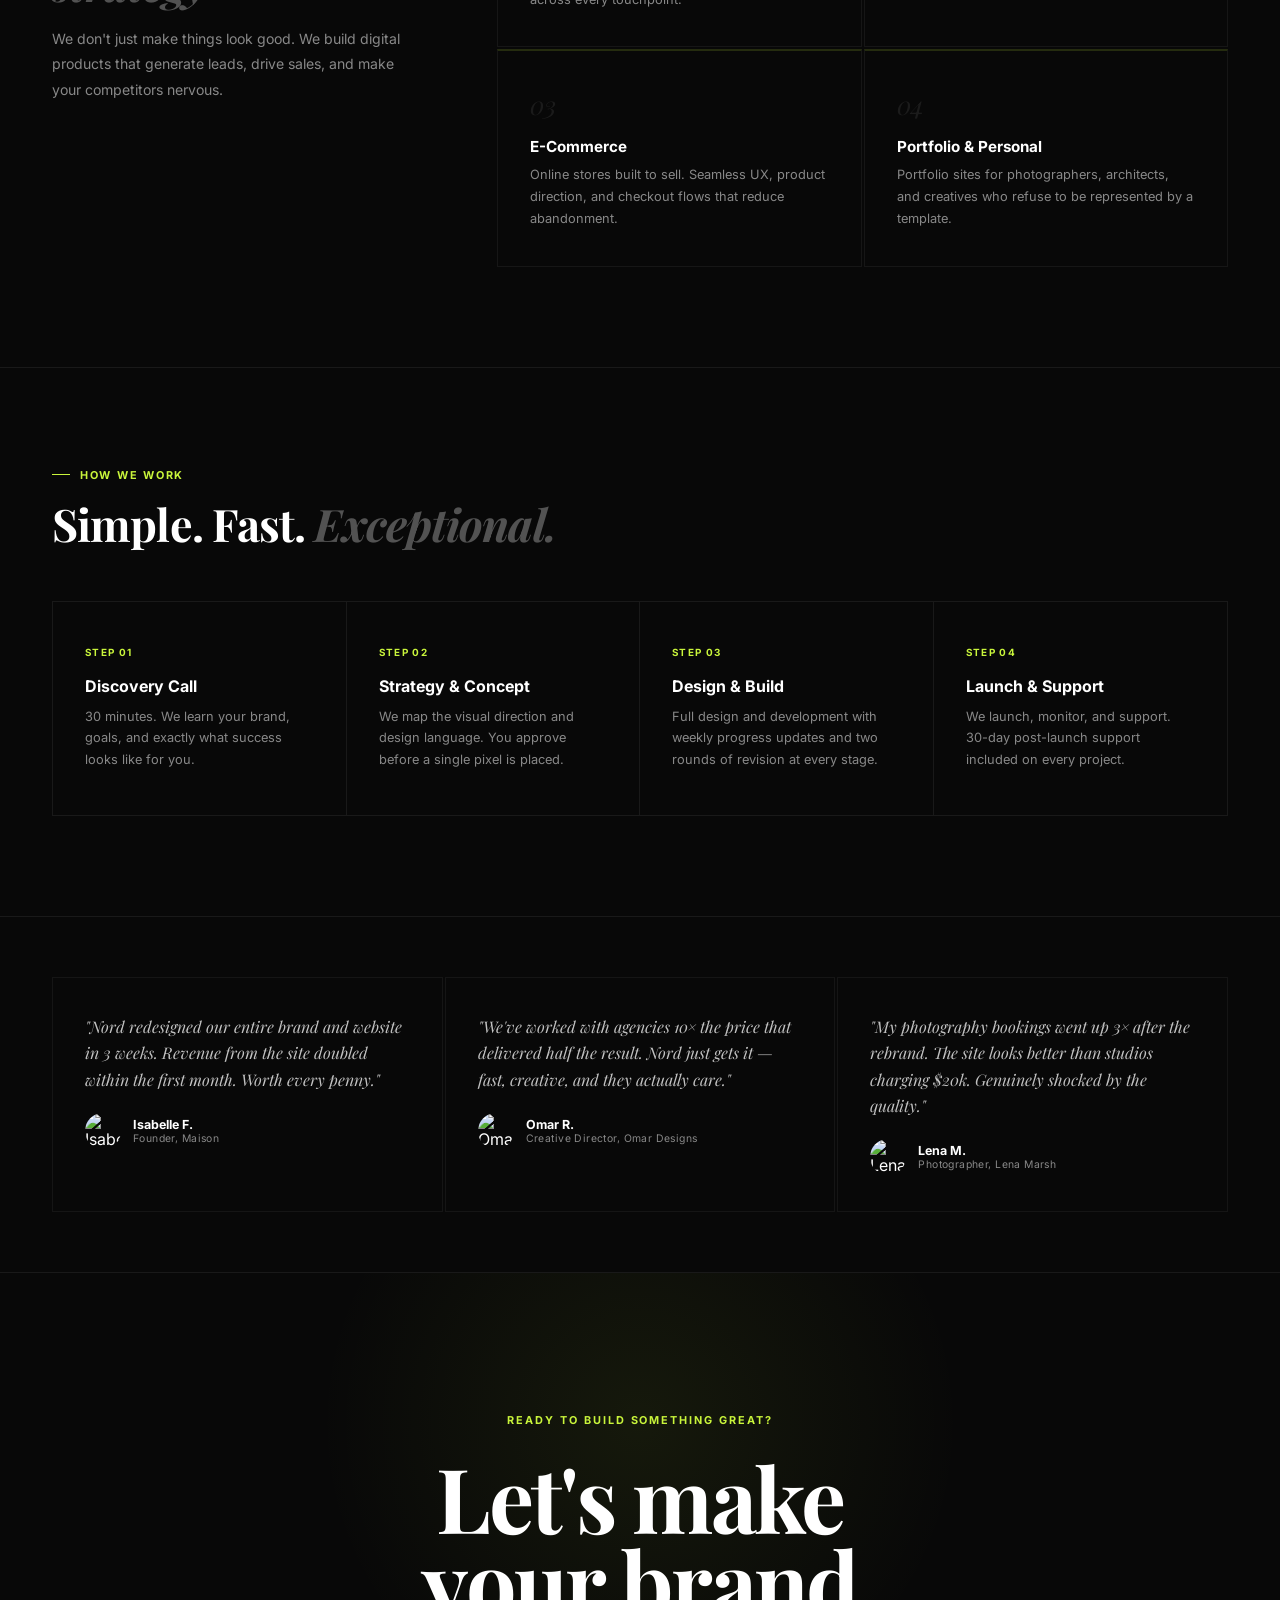
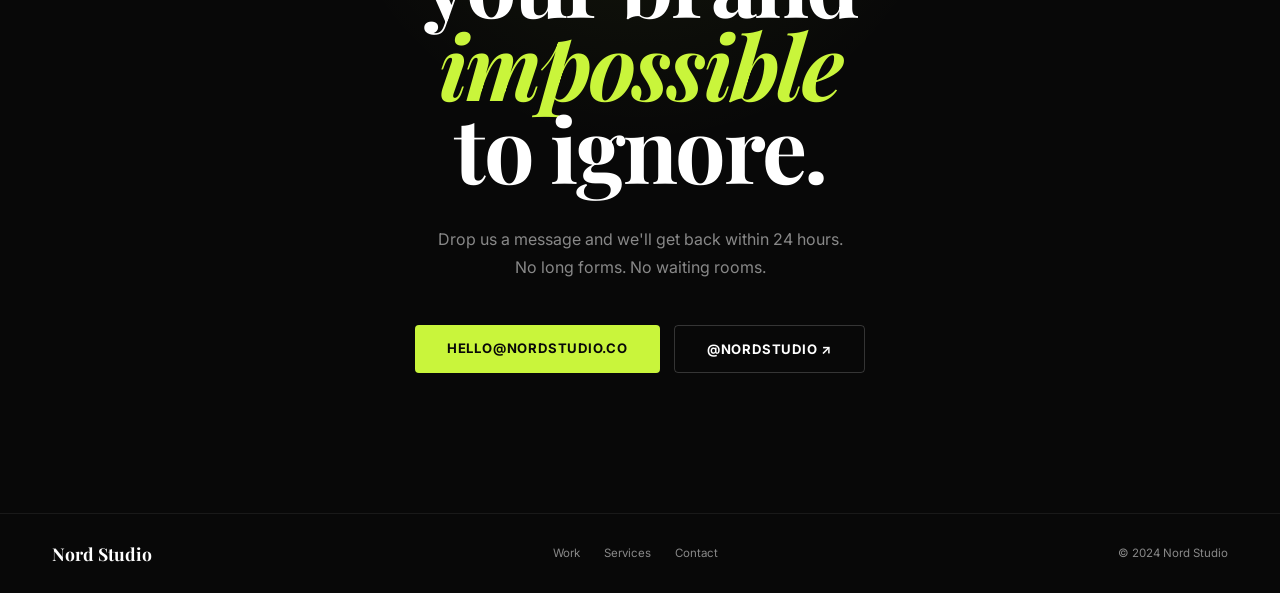
==== commit 28d4d103: "Add files via upload" ====
--- a/index.html
+++ b/index.html
@@ -12,339 +12,437 @@
     :root {
       --black: #080808;
       --white: #ffffff;
-      --off: #f2f0ed;
-      --gray: #a0a0a0;
+      --gray: #888;
       --accent: #c9f53b;
     }
     html { scroll-behavior: smooth; }
     body { font-family: 'Inter', sans-serif; background: var(--black); color: var(--white); overflow-x: hidden; }
 
-    /* NAV */
+    /* ── NAV ── */
     nav {
-      position: fixed; top: 0; left: 0; right: 0; z-index: 100;
+      position: fixed; top: 0; left: 0; right: 0; z-index: 200;
       display: flex; align-items: center; justify-content: space-between;
-      padding: 0 48px; height: 68px;
+      padding: 0 52px; height: 68px;
+      background: rgba(8,8,8,0.97);
       border-bottom: 1px solid rgba(255,255,255,0.07);
-      background: rgba(8,8,8,0.95);
-    }
-    .nav-logo {
-      font-family: 'Playfair Display', serif; font-size: 1.25rem; font-weight: 700;
-      color: var(--white); text-decoration: none; letter-spacing: -0.01em;
-    }
-    .nav-links { display: flex; gap: 36px; list-style: none; }
-    .nav-links a {
-      font-size: 0.8rem; font-weight: 500; letter-spacing: 0.04em;
-      text-transform: uppercase; color: var(--gray); text-decoration: none; transition: color 0.2s;
-    }
-    .nav-links a:hover { color: var(--white); }
-    .nav-cta {
-      font-size: 0.78rem; font-weight: 700; letter-spacing: 0.06em; text-transform: uppercase;
-      color: var(--black); background: var(--accent); padding: 11px 26px;
-      border-radius: 4px; text-decoration: none; transition: opacity 0.2s;
-    }
-    .nav-cta:hover { opacity: 0.85; }
-
-    /* HERO */
+    }
+    .nav-logo { font-family:'Playfair Display',serif; font-size:1.2rem; font-weight:700; color:var(--white); text-decoration:none; }
+    .nav-links { display:flex; gap:36px; list-style:none; }
+    .nav-links a { font-size:0.78rem; font-weight:500; letter-spacing:0.06em; text-transform:uppercase; color:var(--gray); text-decoration:none; transition:color .2s; }
+    .nav-links a:hover { color:var(--white); }
+    .nav-cta { font-size:0.78rem; font-weight:700; letter-spacing:0.06em; text-transform:uppercase; color:var(--black); background:var(--accent); padding:11px 26px; border-radius:4px; text-decoration:none; transition:opacity .2s; }
+    .nav-cta:hover { opacity:.85; }
+
+    /* ── HERO ── */
     .hero {
-      min-height: 100vh; display: flex; flex-direction: column;
-      justify-content: flex-end; padding: 0 48px 80px;
+      min-height: 100vh;
+      padding: 68px 0 0;
+      display: grid;
+      grid-template-columns: 1fr 1fr;
+      overflow: hidden;
+    }
+    .hero-left {
+      display: flex; flex-direction: column; justify-content: center;
+      padding: 80px 52px 80px;
+      position: relative;
+    }
+    .hero-left::after {
+      content: '';
+      position: absolute; right: 0; top: 15%; bottom: 15%;
+      width: 1px; background: rgba(255,255,255,0.07);
+    }
+    .hero-tag {
+      display: inline-flex; align-items: center; gap: 10px;
+      font-size: 0.7rem; font-weight: 600; letter-spacing: 0.16em; text-transform: uppercase;
+      color: var(--accent); margin-bottom: 36px;
+    }
+    .hero-tag::before { content:''; width:24px; height:1px; background:var(--accent); }
+    .hero h1 {
+      font-family: 'Playfair Display', serif;
+      font-size: clamp(3.5rem, 6vw, 6.5rem);
+      font-weight: 700; line-height: 0.95; letter-spacing: -0.03em;
+      color: var(--white); margin-bottom: 32px;
+    }
+    .hero h1 em { font-style:italic; color:var(--accent); }
+    .hero-sub { font-size:1rem; font-weight:300; color:rgba(255,255,255,0.5); line-height:1.75; max-width:420px; margin-bottom:44px; }
+    .hero-actions { display:flex; gap:12px; }
+    .btn-accent { font-size:0.82rem; font-weight:700; letter-spacing:0.06em; text-transform:uppercase; color:var(--black); background:var(--accent); padding:15px 32px; border-radius:4px; text-decoration:none; transition:opacity .2s; }
+    .btn-accent:hover { opacity:.85; }
+    .btn-ghost { font-size:0.82rem; font-weight:700; letter-spacing:0.06em; text-transform:uppercase; color:var(--white); padding:15px 32px; border-radius:4px; text-decoration:none; border:1px solid rgba(255,255,255,0.18); transition:border-color .2s; }
+    .btn-ghost:hover { border-color:rgba(255,255,255,0.5); }
+    .hero-stats { display:flex; gap:40px; margin-top:56px; padding-top:40px; border-top:1px solid rgba(255,255,255,0.08); }
+    .hs-num { font-family:'Playfair Display',serif; font-size:2rem; font-style:italic; color:var(--white); display:block; line-height:1; margin-bottom:4px; }
+    .hs-label { font-size:0.68rem; font-weight:600; letter-spacing:0.12em; text-transform:uppercase; color:var(--gray); }
+
+    /* ── HERO RIGHT: FEATURED PROJECT ── */
+    .hero-right {
+      background: #0a0a0a;
+      display: flex; align-items: center; justify-content: center;
+      padding: 60px 48px;
       position: relative; overflow: hidden;
     }
-    .hero-bg {
-      position: absolute; inset: 0;
-      background: radial-gradient(ellipse 80% 60% at 60% 40%, rgba(201,245,59,0.06) 0%, transparent 60%),
-                  radial-gradient(ellipse 50% 50% at 20% 80%, rgba(255,255,255,0.03) 0%, transparent 50%),
-                  var(--black);
-    }
-    .hero-grid-lines {
-      position: absolute; inset: 0;
-      background-image: linear-gradient(rgba(255,255,255,0.03) 1px, transparent 1px),
-                        linear-gradient(90deg, rgba(255,255,255,0.03) 1px, transparent 1px);
-      background-size: 80px 80px;
-      mask-image: radial-gradient(ellipse at center, black 20%, transparent 80%);
-    }
-    .hero-tag {
+    .hero-right::before {
+      content:'';
+      position:absolute; inset:0;
+      background: radial-gradient(ellipse 80% 70% at 60% 40%, rgba(201,245,59,0.05) 0%, transparent 65%);
+    }
+    .featured-label {
+      position: absolute; top: 32px; left: 32px;
+      display: flex; align-items: center; gap: 8px;
+      font-size: 0.65rem; font-weight: 700; letter-spacing: 0.14em; text-transform: uppercase;
+      color: var(--accent); z-index: 2;
+    }
+    .featured-label::before { content:''; width:16px; height:1px; background:var(--accent); }
+    .featured-project-link {
+      position: absolute; bottom: 32px; right: 32px; z-index: 2;
+      font-size: 0.72rem; font-weight: 700; letter-spacing: 0.08em; text-transform: uppercase;
+      color: var(--white); text-decoration: none;
+      display: flex; align-items: center; gap: 8px; opacity: 0.6; transition: opacity .2s;
+    }
+    .featured-project-link:hover { opacity: 1; }
+
+    /* Browser mockup */
+    .browser-frame {
+      width: 100%; max-width: 580px;
+      border-radius: 10px; overflow: hidden;
+      box-shadow: 0 40px 100px rgba(0,0,0,0.7), 0 0 0 1px rgba(255,255,255,0.06);
       position: relative; z-index: 2;
-      display: inline-flex; align-items: center; gap: 10px;
-      font-size: 0.72rem; font-weight: 600; letter-spacing: 0.14em; text-transform: uppercase;
-      color: var(--accent); margin-bottom: 36px;
-    }
-    .hero-tag::before { content: ''; width: 28px; height: 1px; background: var(--accent); }
-    .hero h1 {
-      position: relative; z-index: 2;
-      font-family: 'Playfair Display', serif;
-      font-size: clamp(4rem, 9vw, 10.5rem);
-      font-weight: 700; line-height: 0.93; letter-spacing: -0.03em;
-      color: var(--white); margin-bottom: 48px;
-    }
-    .hero h1 em { font-style: italic; color: var(--accent); }
-    .hero-bottom {
-      position: relative; z-index: 2;
-      display: flex; justify-content: space-between; align-items: flex-end; gap: 40px;
-    }
-    .hero-sub {
-      max-width: 440px; font-size: 1.05rem; font-weight: 300;
-      color: rgba(255,255,255,0.5); line-height: 1.75;
-    }
-    .hero-actions { display: flex; gap: 14px; flex-shrink: 0; }
-    .btn-accent {
-      font-size: 0.85rem; font-weight: 700; letter-spacing: 0.06em; text-transform: uppercase;
-      color: var(--black); background: var(--accent); padding: 16px 36px;
-      border-radius: 4px; text-decoration: none; transition: opacity 0.2s;
-    }
-    .btn-accent:hover { opacity: 0.85; }
-    .btn-ghost {
-      font-size: 0.85rem; font-weight: 700; letter-spacing: 0.06em; text-transform: uppercase;
-      color: var(--white); padding: 16px 36px; border-radius: 4px; text-decoration: none;
-      border: 1px solid rgba(255,255,255,0.2); transition: border-color 0.2s, color 0.2s;
-    }
-    .btn-ghost:hover { border-color: var(--white); }
-
-    /* STATS BAR */
-    .stats-bar {
-      display: grid; grid-template-columns: repeat(4, 1fr);
-      border-top: 1px solid rgba(255,255,255,0.08);
-      border-bottom: 1px solid rgba(255,255,255,0.08);
-    }
-    .stat-cell {
-      padding: 36px 48px; border-right: 1px solid rgba(255,255,255,0.08);
-    }
-    .stat-cell:last-child { border-right: none; }
-    .stat-big {
-      font-family: 'Playfair Display', serif; font-size: 3rem; font-weight: 700;
-      font-style: italic; color: var(--white); display: block; line-height: 1; margin-bottom: 6px;
-    }
-    .stat-label { font-size: 0.72rem; font-weight: 500; letter-spacing: 0.1em; text-transform: uppercase; color: var(--gray); }
-
-    /* MARQUEE */
-    .marquee { overflow: hidden; background: var(--accent); padding: 16px 0; }
-    .marquee-track {
-      display: flex; width: max-content;
-      animation: marquee 28s linear infinite;
-    }
-    .marquee-item {
-      font-size: 0.8rem; font-weight: 800; letter-spacing: 0.1em; text-transform: uppercase;
-      color: var(--black); padding: 0 36px; white-space: nowrap;
-      display: flex; align-items: center; gap: 36px;
-    }
-    .marquee-item::after { content: '✦'; font-size: 0.5rem; }
-    @keyframes marquee { 0% { transform: translateX(0); } 100% { transform: translateX(-50%); } }
-
-    /* WORK */
-    .work { padding: 100px 48px; }
-    .work-header {
-      display: flex; justify-content: space-between; align-items: flex-end; margin-bottom: 60px;
-    }
-    .section-eyebrow {
-      font-size: 0.7rem; font-weight: 600; letter-spacing: 0.14em; text-transform: uppercase;
-      color: var(--accent); display: flex; align-items: center; gap: 10px; margin-bottom: 14px;
-    }
-    .section-eyebrow::before { content: ''; width: 20px; height: 1px; background: var(--accent); }
-    .work-header h2 {
-      font-family: 'Playfair Display', serif; font-size: clamp(2.2rem, 4vw, 3.5rem);
-      font-weight: 700; color: var(--white); letter-spacing: -0.02em; line-height: 1.05;
-    }
-    .work-header h2 em { font-style: italic; color: rgba(255,255,255,0.4); }
-    .work-link {
-      font-size: 0.78rem; font-weight: 700; letter-spacing: 0.08em; text-transform: uppercase;
-      color: var(--gray); text-decoration: none; transition: color 0.2s; white-space: nowrap;
-    }
-    .work-link:hover { color: var(--white); }
-
-    /* FILTER */
-    .filter-bar { display: flex; gap: 8px; margin-bottom: 40px; }
-    .filter-btn {
-      font-size: 0.75rem; font-weight: 700; letter-spacing: 0.08em; text-transform: uppercase;
-      padding: 8px 20px; border-radius: 50px; border: 1px solid rgba(255,255,255,0.15);
-      background: transparent; color: var(--gray); cursor: pointer; transition: all 0.2s;
-    }
-    .filter-btn:hover { border-color: rgba(255,255,255,0.4); color: var(--white); }
-    .filter-btn.active { background: var(--accent); border-color: var(--accent); color: var(--black); }
+      animation: float 6s ease-in-out infinite;
+    }
+    @keyframes float {
+      0%,100% { transform: translateY(0px) rotate(-1deg); }
+      50% { transform: translateY(-12px) rotate(-1deg); }
+    }
+    .bf-bar {
+      height: 36px; background: #1c1c1c;
+      display: flex; align-items: center; gap: 0;
+      padding: 0 14px;
+      border-bottom: 1px solid rgba(255,255,255,0.06);
+      flex-shrink: 0;
+    }
+    .bf-dots { display:flex; gap:6px; margin-right:14px; }
+    .bf-dots span { width:10px; height:10px; border-radius:50%; }
+    .bf-dots span:nth-child(1) { background:#ff5f57; }
+    .bf-dots span:nth-child(2) { background:#febc2e; }
+    .bf-dots span:nth-child(3) { background:#28c840; }
+    .bf-url {
+      flex:1; height:20px; background:rgba(255,255,255,0.06); border-radius:4px;
+      display:flex; align-items:center; padding:0 10px;
+      font-size:0.62rem; color:rgba(255,255,255,0.3); letter-spacing:0.02em;
+    }
+
+    /* MAISON PREVIEW (featured) */
+    .bf-maison {
+      height: 360px; background: #0d1b2e; position:relative; overflow:hidden;
+    }
+    .bfm-nav {
+      display:flex; align-items:center; justify-content:space-between;
+      padding: 14px 20px;
+      border-bottom: 1px solid rgba(201,168,76,0.15);
+    }
+    .bfm-logo { font-family:'Playfair Display',serif; font-size:0.9rem; color:#c9a84c; letter-spacing:0.12em; }
+    .bfm-links { display:flex; gap:12px; }
+    .bfm-links span { width:28px; height:2px; background:rgba(255,255,255,0.15); border-radius:1px; }
+    .bfm-hero { padding:32px 20px 20px; }
+    .bfm-eyebrow { font-size:0.5rem; letter-spacing:0.16em; text-transform:uppercase; color:rgba(201,168,76,0.6); margin-bottom:12px; }
+    .bfm-h1 { font-family:'Playfair Display',serif; font-size:2rem; font-style:italic; color:var(--white); line-height:1; letter-spacing:-0.02em; margin-bottom:8px; }
+    .bfm-h1 em { color:#c9a84c; font-style:italic; }
+    .bfm-sub { display:flex; flex-direction:column; gap:5px; margin-top:14px; }
+    .bfm-sub span { height:2px; background:rgba(255,255,255,0.1); border-radius:1px; }
+    .bfm-sub span:nth-child(1) { width:180px; }
+    .bfm-sub span:nth-child(2) { width:140px; }
+    .bfm-btn { margin-top:18px; display:inline-block; padding:8px 16px; border:1px solid rgba(201,168,76,0.4); font-size:0.55rem; letter-spacing:0.14em; text-transform:uppercase; color:#c9a84c; }
+    .bfm-img-strip {
+      position:absolute; bottom:0; left:0; right:0; height:110px;
+      background: linear-gradient(135deg, #1c2e4a 0%, #243352 50%, #0d1b2e 100%);
+      display:flex; gap:2px; overflow:hidden;
+    }
+    .bfm-img-strip div { flex:1; }
+    .bfm-img-strip div:nth-child(1) { background: linear-gradient(160deg,#1c2e4a,#0d1820); }
+    .bfm-img-strip div:nth-child(2) { background: linear-gradient(160deg,#243352,#1a2840); }
+    .bfm-img-strip div:nth-child(3) { background: linear-gradient(160deg,#1a2538,#0d1b2e); }
+
+    /* ── MARQUEE ── */
+    .marquee { overflow:hidden; background:var(--accent); padding:14px 0; }
+    .marquee-track { display:flex; width:max-content; animation:marquee 28s linear infinite; }
+    .marquee-item { font-size:0.78rem; font-weight:800; letter-spacing:0.1em; text-transform:uppercase; color:var(--black); padding:0 32px; white-space:nowrap; display:flex; align-items:center; gap:32px; }
+    .marquee-item::after { content:'✦'; font-size:0.45rem; }
+    @keyframes marquee { 0%{transform:translateX(0)} 100%{transform:translateX(-50%)} }
+
+    /* ── WORK ── */
+    .work { padding:100px 52px; }
+    .work-header { display:flex; justify-content:space-between; align-items:flex-end; margin-bottom:48px; }
+    .section-eyebrow { font-size:0.68rem; font-weight:700; letter-spacing:0.16em; text-transform:uppercase; color:var(--accent); display:flex; align-items:center; gap:10px; margin-bottom:12px; }
+    .section-eyebrow::before { content:''; width:18px; height:1px; background:var(--accent); }
+    .work-header h2 { font-family:'Playfair Display',serif; font-size:clamp(2rem,3.5vw,3rem); font-weight:700; color:var(--white); letter-spacing:-0.02em; line-height:1.05; }
+    .work-header h2 em { font-style:italic; color:rgba(255,255,255,0.3); }
+    .work-link { font-size:0.75rem; font-weight:700; letter-spacing:0.08em; text-transform:uppercase; color:var(--gray); text-decoration:none; transition:color .2s; }
+    .work-link:hover { color:var(--white); }
+    .filter-bar { display:flex; gap:8px; margin-bottom:36px; }
+    .filter-btn { font-size:0.72rem; font-weight:700; letter-spacing:0.08em; text-transform:uppercase; padding:8px 18px; border-radius:50px; border:1px solid rgba(255,255,255,0.14); background:transparent; color:var(--gray); cursor:pointer; transition:all .2s; }
+    .filter-btn:hover { border-color:rgba(255,255,255,0.4); color:var(--white); }
+    .filter-btn.active { background:var(--accent); border-color:var(--accent); color:var(--black); }
 
     /* PROJECT GRID */
-    .projects-grid {
-      display: grid;
-      grid-template-columns: repeat(3, 1fr);
-      gap: 2px;
-    }
-    .project-card {
-      position: relative; overflow: hidden; cursor: pointer; background: #111;
-    }
-    .project-card .card-visual {
-      width: 100%; aspect-ratio: 4/3;
-      position: relative; overflow: hidden;
-    }
-    .project-card .card-visual img {
-      width: 100%; height: 100%; object-fit: cover; display: block;
-      transition: transform 0.6s cubic-bezier(0.25,0.46,0.45,0.94);
-    }
-    .project-card:hover .card-visual img { transform: scale(1.06); }
-    .card-overlay {
-      position: absolute; inset: 0;
-      background: linear-gradient(to top, rgba(8,8,8,0.92) 0%, rgba(8,8,8,0.3) 50%, transparent 100%);
-      transition: opacity 0.3s;
-    }
-    .card-info {
-      position: absolute; bottom: 0; left: 0; right: 0;
-      padding: 28px 28px 24px;
-      transform: translateY(0);
-    }
-    .card-cat {
-      font-size: 0.65rem; font-weight: 700; letter-spacing: 0.14em; text-transform: uppercase;
-      color: var(--accent); margin-bottom: 6px;
-    }
-    .card-name {
-      font-family: 'Playfair Display', serif; font-size: 1.4rem; font-weight: 700;
-      color: var(--white); line-height: 1.15; margin-bottom: 8px;
-    }
-    .card-desc-text {
-      font-size: 0.8rem; color: rgba(255,255,255,0.6); line-height: 1.55;
-      max-height: 0; overflow: hidden;
-      transition: max-height 0.35s ease, opacity 0.35s ease;
-      opacity: 0;
-    }
-    .project-card:hover .card-desc-text { max-height: 80px; opacity: 1; }
-    .card-arrow {
-      position: absolute; top: 20px; right: 20px;
-      width: 36px; height: 36px; border-radius: 50%;
-      background: var(--accent); display: flex; align-items: center; justify-content: center;
-      font-size: 0.9rem; color: var(--black);
-      opacity: 0; transform: scale(0.7);
-      transition: opacity 0.3s, transform 0.3s;
-      text-decoration: none;
-    }
-    .project-card:hover .card-arrow { opacity: 1; transform: scale(1); }
-
-    /* WIDE CARD (first card takes 2 cols) */
-    .project-card.wide { grid-column: span 2; }
-    .project-card.wide .card-visual { aspect-ratio: 16/9; }
-
-    /* SERVICES */
-    .services {
-      padding: 100px 48px;
-      border-top: 1px solid rgba(255,255,255,0.07);
-      display: grid; grid-template-columns: 1fr 2fr; gap: 80px; align-items: start;
-    }
-    .services-left .section-eyebrow { margin-bottom: 20px; }
-    .services-left h2 {
-      font-family: 'Playfair Display', serif;
-      font-size: clamp(2rem, 3.5vw, 3rem); font-weight: 700;
-      color: var(--white); line-height: 1.1; letter-spacing: -0.02em;
-    }
-    .services-left h2 em { font-style: italic; color: rgba(255,255,255,0.35); }
-    .services-left p {
-      font-size: 0.9rem; color: var(--gray); line-height: 1.8; margin-top: 20px;
-    }
-    .services-grid { display: grid; grid-template-columns: 1fr 1fr; gap: 2px; }
-    .service-card {
-      padding: 40px 36px;
-      border: 1px solid rgba(255,255,255,0.07);
-      transition: background 0.25s;
-    }
-    .service-card:hover { background: rgba(255,255,255,0.03); }
-    .service-num {
-      font-family: 'Playfair Display', serif; font-style: italic;
-      font-size: 1.8rem; color: rgba(255,255,255,0.1); display: block; margin-bottom: 20px;
-    }
-    .service-name {
-      font-size: 1rem; font-weight: 700; color: var(--white); margin-bottom: 10px;
-    }
-    .service-desc { font-size: 0.82rem; color: var(--gray); line-height: 1.7; }
-
-    /* PROCESS */
-    .process {
-      padding: 100px 48px;
-      border-top: 1px solid rgba(255,255,255,0.07);
-    }
-    .process-header { margin-bottom: 60px; }
-    .process-steps {
-      display: grid; grid-template-columns: repeat(4, 1fr); gap: 0;
-      border: 1px solid rgba(255,255,255,0.07);
-    }
-    .process-step {
-      padding: 48px 36px;
-      border-right: 1px solid rgba(255,255,255,0.07);
-      position: relative;
-    }
-    .process-step:last-child { border-right: none; }
-    .step-num {
-      font-size: 0.65rem; font-weight: 700; letter-spacing: 0.14em; text-transform: uppercase;
-      color: var(--accent); margin-bottom: 20px; display: block;
-    }
-    .step-name { font-size: 1.05rem; font-weight: 700; color: var(--white); margin-bottom: 12px; }
-    .step-desc { font-size: 0.82rem; color: var(--gray); line-height: 1.7; }
-
-    /* BIG CTA */
-    .big-cta {
-      padding: 140px 48px;
-      border-top: 1px solid rgba(255,255,255,0.07);
-      display: flex; flex-direction: column; align-items: center; text-align: center;
-      position: relative; overflow: hidden;
-    }
-    .big-cta::before {
-      content: '';
-      position: absolute; top: -200px; left: 50%; transform: translateX(-50%);
-      width: 800px; height: 800px; border-radius: 50%;
-      background: radial-gradient(circle, rgba(201,245,59,0.08) 0%, transparent 65%);
-      pointer-events: none;
-    }
-    .cta-tag {
-      font-size: 0.7rem; font-weight: 700; letter-spacing: 0.18em; text-transform: uppercase;
-      color: var(--accent); margin-bottom: 28px; position: relative; z-index: 2;
-    }
-    .big-cta h2 {
-      font-family: 'Playfair Display', serif; font-size: clamp(3rem, 7vw, 7.5rem);
-      font-weight: 700; line-height: 0.95; letter-spacing: -0.03em;
-      color: var(--white); margin-bottom: 40px; position: relative; z-index: 2;
-    }
-    .big-cta h2 em { font-style: italic; color: var(--accent); }
-    .big-cta p {
-      font-size: 1.05rem; color: var(--gray); max-width: 440px; line-height: 1.75;
-      margin-bottom: 48px; position: relative; z-index: 2;
-    }
-    .cta-actions { display: flex; gap: 14px; position: relative; z-index: 2; }
-
-    /* FOOTER */
-    footer {
-      border-top: 1px solid rgba(255,255,255,0.07);
-      padding: 32px 48px;
-      display: flex; justify-content: space-between; align-items: center;
-    }
-    .footer-logo {
-      font-family: 'Playfair Display', serif; font-size: 1.1rem;
-      font-weight: 700; color: var(--white); text-decoration: none;
-    }
-    .footer-copy { font-size: 0.75rem; color: var(--gray); }
-    .footer-links { display: flex; gap: 24px; }
-    .footer-links a { font-size: 0.75rem; color: var(--gray); text-decoration: none; transition: color 0.2s; }
-    .footer-links a:hover { color: var(--white); }
-
-    /* HIDDEN */
-    .project-card.hidden { display: none; }
-
-    /* RESPONSIVE */
-    @media (max-width: 1024px) {
-      .projects-grid { grid-template-columns: 1fr 1fr; }
-      .project-card.wide { grid-column: span 2; }
-      .stats-bar { grid-template-columns: 1fr 1fr; }
-      .stat-cell:nth-child(2) { border-right: none; }
-      .services { grid-template-columns: 1fr; }
-      .services-grid { grid-template-columns: 1fr 1fr; }
-      .process-steps { grid-template-columns: 1fr 1fr; }
-      .process-step:nth-child(2) { border-right: none; }
-    }
-    @media (max-width: 768px) {
-      nav, .work, .services, .process, .big-cta, footer { padding-left: 24px; padding-right: 24px; }
-      .hero { padding-left: 24px; padding-right: 24px; padding-bottom: 60px; }
-      .nav-links { display: none; }
-      .projects-grid { grid-template-columns: 1fr; }
-      .project-card.wide { grid-column: span 1; }
-      .project-card.wide .card-visual { aspect-ratio: 4/3; }
-      .stats-bar { grid-template-columns: 1fr 1fr; }
-      .stat-cell { padding: 24px; }
-      .hero-bottom { flex-direction: column; align-items: flex-start; gap: 28px; }
-      .process-steps { grid-template-columns: 1fr; }
-      .process-step { border-right: none; border-bottom: 1px solid rgba(255,255,255,0.07); }
+    .projects-grid { display:grid; grid-template-columns:repeat(3,1fr); gap:24px; }
+    .project-card { background:#101010; border-radius:12px; overflow:hidden; border:1px solid rgba(255,255,255,0.06); transition:transform .35s, border-color .35s, box-shadow .35s; }
+    .project-card:hover { transform:translateY(-6px); border-color:rgba(255,255,255,0.14); box-shadow:0 24px 60px rgba(0,0,0,0.5); }
+    .project-card.wide { grid-column:span 2; }
+
+    /* Card browser frame */
+    .card-browser { border-radius:0; overflow:hidden; }
+    .card-bf-bar { height:30px; background:#1a1a1a; display:flex; align-items:center; padding:0 12px; gap:0; border-bottom:1px solid rgba(255,255,255,0.05); }
+    .card-bf-dots { display:flex; gap:5px; margin-right:10px; }
+    .card-bf-dots span { width:8px; height:8px; border-radius:50%; }
+    .card-bf-dots span:nth-child(1) { background:#ff5f57; }
+    .card-bf-dots span:nth-child(2) { background:#febc2e; }
+    .card-bf-dots span:nth-child(3) { background:#28c840; }
+    .card-bf-url { flex:1; height:16px; background:rgba(255,255,255,0.05); border-radius:3px; display:flex; align-items:center; padding:0 8px; font-size:0.55rem; color:rgba(255,255,255,0.25); }
+
+    /* Card preview area */
+    .card-preview { height:220px; position:relative; overflow:hidden; }
+    .project-card.wide .card-preview { height:240px; }
+
+    /* Each site preview */
+    .prev-maison { background:#0d1b2e; }
+    .prev-greenroots { background:#1a3a2e; }
+    .prev-pulse { background:#e8f4ff; }
+    .prev-lena { background:#080808; }
+    .prev-omar { background:#0a0a0a; }
+    .prev-sofia { background:#f2f0ed; }
+    .prev-nomad { background:#2a1e0e; }
+    .prev-velvet { background:#faf0f3; }
+    .prev-techdrop { background:#ffffff; }
+
+    /* Mini nav inside each card */
+    .mini-nav {
+      display:flex; align-items:center; justify-content:space-between;
+      padding:10px 14px;
+      border-bottom: 1px solid rgba(255,255,255,0.06);
+    }
+    .mini-nav-dark { border-bottom-color:rgba(255,255,255,0.06); }
+    .mini-nav-light { border-bottom-color:rgba(0,0,0,0.07); }
+    .mini-logo { font-size:0.6rem; font-weight:700; letter-spacing:0.08em; }
+    .mini-links { display:flex; gap:8px; }
+    .mini-links span { width:18px; height:1.5px; border-radius:1px; }
+
+    /* Mini hero text */
+    .mini-hero { padding:14px 14px 10px; }
+    .mini-eyebrow { font-size:0.42rem; letter-spacing:0.16em; text-transform:uppercase; opacity:0.5; margin-bottom:8px; }
+    .mini-h1 { font-family:'Playfair Display',serif; font-style:italic; line-height:1.05; margin-bottom:10px; }
+    .mini-lines { display:flex; flex-direction:column; gap:4px; }
+    .mini-lines span { height:2px; border-radius:1px; }
+
+    /* Maison card */
+    .prev-maison .mini-logo { color:#c9a84c; font-family:'Playfair Display',serif; font-style:italic; }
+    .prev-maison .mini-links span { background:rgba(201,168,76,0.3); }
+    .prev-maison .mini-eyebrow { color:rgba(201,168,76,0.7); }
+    .prev-maison .mini-h1 { font-size:1.8rem; color:#fff; letter-spacing:-0.02em; }
+    .prev-maison .mini-lines span:nth-child(1) { background:rgba(255,255,255,0.12); width:100px; }
+    .prev-maison .mini-lines span:nth-child(2) { background:rgba(255,255,255,0.07); width:75px; }
+    .prev-maison .mini-btn { margin-top:12px; padding:5px 10px; border:1px solid rgba(201,168,76,0.35); font-size:0.45rem; letter-spacing:0.14em; text-transform:uppercase; color:#c9a84c; display:inline-block; }
+    .prev-maison .mini-img-row { position:absolute; bottom:0; left:0; right:0; height:70px; display:flex; gap:2px; }
+    .prev-maison .mini-img-row div { flex:1; }
+    .prev-maison .mini-img-row div:nth-child(1) { background:linear-gradient(160deg,#1c2e4a,#0d1820); }
+    .prev-maison .mini-img-row div:nth-child(2) { background:linear-gradient(160deg,#243352,#1a2840); }
+    .prev-maison .mini-img-row div:nth-child(3) { background:linear-gradient(160deg,#1a2538,#0f1e2e); }
+
+    /* GreenRoots card */
+    .prev-greenroots .mini-logo { color:#8dc97c; }
+    .prev-greenroots .mini-links span { background:rgba(141,201,124,0.3); }
+    .prev-greenroots .mini-eyebrow { color:rgba(141,201,124,0.7); }
+    .prev-greenroots .mini-h1 { font-size:1.5rem; color:#fff; }
+    .prev-greenroots .mini-lines span { background:rgba(255,255,255,0.12); }
+    .prev-greenroots .mini-lines span:nth-child(1) { width:90px; }
+    .prev-greenroots .mini-lines span:nth-child(2) { width:65px; }
+    .prev-greenroots .gr-cards { position:absolute; bottom:10px; left:14px; right:14px; display:flex; gap:5px; }
+    .prev-greenroots .gr-card { flex:1; height:50px; background:rgba(141,201,124,0.12); border-radius:4px; border:1px solid rgba(141,201,124,0.15); }
+
+    /* PulseClinic card */
+    .prev-pulse .mini-nav { border-bottom-color:rgba(0,0,0,0.08); }
+    .prev-pulse .mini-logo { color:#1a63a8; }
+    .prev-pulse .mini-links span { background:rgba(37,99,168,0.25); }
+    .prev-pulse .mini-eyebrow { color:rgba(37,99,168,0.6); }
+    .prev-pulse .mini-h1 { font-size:1.5rem; color:#1a1a2e; font-style:normal; font-weight:700; font-family:'Inter',sans-serif; }
+    .prev-pulse .mini-lines span { background:rgba(0,0,0,0.1); }
+    .prev-pulse .mini-lines span:nth-child(1) { width:110px; }
+    .prev-pulse .mini-lines span:nth-child(2) { width:80px; }
+    .prev-pulse .pulse-cards { position:absolute; bottom:10px; left:14px; right:14px; display:flex; gap:5px; }
+    .prev-pulse .pulse-card { flex:1; height:45px; background:#fff; border-radius:4px; border:1px solid rgba(37,99,168,0.15); box-shadow:0 2px 8px rgba(0,0,0,0.06); display:flex; align-items:center; justify-content:center; }
+    .prev-pulse .pulse-card::after { content:''; width:16px; height:16px; border-radius:50%; background:rgba(37,99,168,0.15); }
+
+    /* Lena Marsh card */
+    .prev-lena .mini-logo { font-family:'Playfair Display',serif; font-style:italic; color:rgba(255,255,255,0.8); }
+    .prev-lena .mini-links span { background:rgba(255,255,255,0.15); }
+    .prev-lena .mini-eyebrow { color:rgba(255,255,255,0.35); }
+    .prev-lena .mini-h1 { font-size:1.8rem; color:#fff; }
+    .prev-lena .mini-lines span { background:rgba(255,255,255,0.1); }
+    .prev-lena .mini-lines span:nth-child(1) { width:90px; }
+    .prev-lena .mini-lines span:nth-child(2) { width:65px; }
+    .prev-lena .lena-grid { position:absolute; bottom:0; left:0; right:0; height:80px; display:grid; grid-template-columns:repeat(4,1fr); gap:2px; }
+    .prev-lena .lena-grid div { background:rgba(255,255,255,0.04); }
+    .prev-lena .lena-grid div:nth-child(1) { background:rgba(255,255,255,0.07); }
+    .prev-lena .lena-grid div:nth-child(3) { background:rgba(255,255,255,0.05); }
+
+    /* Omar Designs card */
+    .prev-omar .omar-bar { height:5px; background:#f5c800; }
+    .prev-omar .mini-nav { border-bottom-color:rgba(255,255,255,0.06); }
+    .prev-omar .mini-logo { color:#fff; font-weight:900; font-size:0.65rem; letter-spacing:-0.01em; }
+    .prev-omar .mini-links span { background:rgba(245,200,0,0.3); }
+    .prev-omar .mini-h1 { font-size:1.6rem; color:#fff; font-style:normal; font-family:'Inter',sans-serif; font-weight:900; line-height:0.9; letter-spacing:-0.04em; }
+    .prev-omar .omar-yellow { color:#f5c800; }
+    .prev-omar .mini-lines span { background:rgba(255,255,255,0.08); }
+    .prev-omar .mini-lines span:nth-child(1) { width:80px; }
+    .prev-omar .mini-lines span:nth-child(2) { width:55px; }
+    .prev-omar .omar-tags { position:absolute; bottom:12px; left:14px; display:flex; gap:5px; }
+    .prev-omar .omar-tag { padding:3px 8px; background:#f5c800; border-radius:2px; font-size:0.45rem; font-weight:700; letter-spacing:0.08em; text-transform:uppercase; color:#000; }
+
+    /* Sofia Reed card */
+    .prev-sofia .mini-nav { border-bottom-color:rgba(0,0,0,0.1); }
+    .prev-sofia .mini-logo { font-family:'Playfair Display',serif; color:#2c2c2c; font-size:0.65rem; }
+    .prev-sofia .mini-links span { background:rgba(44,44,44,0.2); }
+    .prev-sofia .mini-eyebrow { color:rgba(44,44,44,0.4); }
+    .prev-sofia .mini-h1 { font-size:1.5rem; color:#1a1a1a; font-style:italic; }
+    .prev-sofia .mini-lines span { background:rgba(0,0,0,0.1); }
+    .prev-sofia .mini-lines span:nth-child(1) { width:100px; }
+    .prev-sofia .mini-lines span:nth-child(2) { width:70px; }
+    .prev-sofia .sofia-grid { position:absolute; bottom:10px; left:14px; right:14px; display:grid; grid-template-columns:1fr 1fr; gap:4px; height:50px; }
+    .prev-sofia .sofia-grid div { background:rgba(0,0,0,0.07); border-radius:1px; }
+    .prev-sofia .sofia-grid div:nth-child(1) { background:rgba(44,44,44,0.12); }
+
+    /* Nomad Gear card */
+    .prev-nomad .mini-logo { font-family:'Inter',sans-serif; font-weight:800; font-size:0.62rem; letter-spacing:0.06em; text-transform:uppercase; color:#f5ede0; }
+    .prev-nomad .mini-links span { background:rgba(200,168,108,0.3); }
+    .prev-nomad .mini-eyebrow { color:rgba(200,168,108,0.6); }
+    .prev-nomad .mini-h1 { font-family:'Inter',sans-serif; font-size:1.7rem; font-style:normal; font-weight:800; text-transform:uppercase; color:#f5ede0; letter-spacing:-0.02em; }
+    .prev-nomad .mini-h1 em { font-style:italic; color:#c8a86c; }
+    .prev-nomad .mini-lines span { background:rgba(200,168,108,0.15); }
+    .prev-nomad .mini-lines span:nth-child(1) { width:90px; }
+    .prev-nomad .mini-lines span:nth-child(2) { width:65px; }
+    .prev-nomad .nomad-badge { position:absolute; top:54px; right:14px; padding:4px 8px; background:rgba(200,168,108,0.12); border:1px solid rgba(200,168,108,0.25); font-size:0.45rem; font-weight:700; letter-spacing:0.1em; text-transform:uppercase; color:#c8a86c; border-radius:2px; }
+    .prev-nomad .nomad-strip { position:absolute; bottom:0; left:0; right:0; height:6px; background:#c8a86c; }
+
+    /* Velvet card */
+    .prev-velvet .mini-nav { border-bottom-color:rgba(0,0,0,0.07); }
+    .prev-velvet .mini-logo { font-family:'Playfair Display',serif; font-style:italic; color:#6b3d4d; font-size:0.75rem; }
+    .prev-velvet .mini-links span { background:rgba(139,85,99,0.2); }
+    .prev-velvet .mini-eyebrow { color:rgba(139,85,99,0.5); }
+    .prev-velvet .mini-h1 { font-family:'Playfair Display',serif; font-size:1.5rem; color:#1a0e12; font-style:italic; font-weight:300; }
+    .prev-velvet .mini-lines span { background:rgba(0,0,0,0.08); }
+    .prev-velvet .mini-lines span:nth-child(1) { width:85px; }
+    .prev-velvet .mini-lines span:nth-child(2) { width:60px; }
+    .prev-velvet .velvet-right { position:absolute; right:0; top:0; bottom:0; width:40%; background:linear-gradient(160deg,#f2d4da,#e0bac4); }
+    .prev-velvet .velvet-bottle { position:absolute; right:18%; top:50%; transform:translateY(-50%); width:22px; height:40px; background:linear-gradient(180deg,rgba(250,245,240,0.9),rgba(240,224,228,0.7)); border-radius:11px 11px 7px 7px; box-shadow:0 4px 16px rgba(139,85,99,0.25); }
+
+    /* TechDrop card */
+    .prev-techdrop .mini-nav { border-bottom-color:rgba(0,0,0,0.08); }
+    .prev-techdrop .mini-logo { color:#0a0a0a; font-weight:900; font-size:0.65rem; letter-spacing:-0.01em; }
+    .prev-techdrop .mini-links span { background:rgba(0,0,0,0.15); }
+    .prev-techdrop .mini-eyebrow { color:rgba(0,0,0,0.35); }
+    .prev-techdrop .mini-h1 { font-family:'Inter',sans-serif; font-size:1.5rem; font-style:normal; font-weight:900; color:#0a0a0a; letter-spacing:-0.04em; line-height:0.95; }
+    .prev-techdrop .mini-lines span { background:rgba(0,0,0,0.08); }
+    .prev-techdrop .mini-lines span:nth-child(1) { width:80px; }
+    .prev-techdrop .mini-lines span:nth-child(2) { width:55px; }
+    .prev-techdrop .tech-grid { position:absolute; bottom:10px; left:14px; right:14px; display:flex; gap:5px; }
+    .prev-techdrop .tech-card { flex:1; height:45px; background:#f4f4f4; border-radius:4px; border:1px solid #eee; display:flex; align-items:center; justify-content:center; }
+    .prev-techdrop .tech-card::after { content:''; width:20px; height:28px; background:linear-gradient(135deg,#1a1a1a,#2a2a2a); border-radius:3px; }
+
+    /* Card body */
+    .card-body { padding:20px 20px 18px; border-top:1px solid rgba(255,255,255,0.05); }
+    .card-cat { font-size:0.62rem; font-weight:700; letter-spacing:0.12em; text-transform:uppercase; color:var(--accent); margin-bottom:5px; }
+    .card-name { font-family:'Playfair Display',serif; font-size:1.2rem; font-weight:700; color:var(--white); margin-bottom:12px; }
+    .card-foot { display:flex; justify-content:space-between; align-items:center; }
+    .card-link { font-size:0.72rem; font-weight:700; letter-spacing:0.06em; text-transform:uppercase; color:var(--white); text-decoration:none; opacity:.5; transition:opacity .2s; display:flex; align-items:center; gap:6px; }
+    .card-link:hover { opacity:1; }
+    .card-link svg { width:14px; height:14px; transition:transform .2s; }
+    .card-link:hover svg { transform:translate(3px,-3px); }
+    .card-type { font-size:0.65rem; color:var(--gray); }
+
+    /* ── SERVICES ── */
+    .services { padding:100px 52px; border-top:1px solid rgba(255,255,255,0.07); display:grid; grid-template-columns:1fr 2fr; gap:80px; align-items:start; }
+    .services-left .section-eyebrow { margin-bottom:16px; }
+    .services-left h2 { font-family:'Playfair Display',serif; font-size:clamp(2rem,3.5vw,3rem); font-weight:700; color:var(--white); line-height:1.1; letter-spacing:-0.02em; }
+    .services-left h2 em { font-style:italic; color:rgba(255,255,255,0.3); }
+    .services-left p { font-size:0.88rem; color:var(--gray); line-height:1.8; margin-top:18px; }
+    .services-grid { display:grid; grid-template-columns:1fr 1fr; gap:2px; }
+    .service-card { padding:36px 32px; border:1px solid rgba(255,255,255,0.06); border-top: 2px solid rgba(201,245,59,0.15); transition:background .25s, border-top-color .25s; }
+    .service-card:hover { background:rgba(255,255,255,0.02); border-top-color: var(--accent); }
+    .service-num { font-family:'Playfair Display',serif; font-style:italic; font-size:1.6rem; color:rgba(255,255,255,0.08); display:block; margin-bottom:16px; }
+    .service-name { font-size:0.95rem; font-weight:700; color:var(--white); margin-bottom:8px; }
+    .service-desc { font-size:0.8rem; color:var(--gray); line-height:1.7; }
+
+    /* ── PROCESS ── */
+    .process { padding:100px 52px; border-top:1px solid rgba(255,255,255,0.07); }
+    .process-title { font-family:'Playfair Display',serif; font-size:clamp(2rem,3.5vw,3rem); font-weight:700; color:var(--white); letter-spacing:-0.02em; margin-top:12px; }
+    .process-title em { font-style:italic; color:rgba(255,255,255,0.3); }
+    .process-steps { display:grid; grid-template-columns:repeat(4,1fr); border:1px solid rgba(255,255,255,0.07); margin-top:48px; }
+    .process-step { padding:44px 32px; border-right:1px solid rgba(255,255,255,0.07); }
+    .process-step:last-child { border-right:none; }
+    .step-num { font-size:0.62rem; font-weight:700; letter-spacing:0.14em; text-transform:uppercase; color:var(--accent); margin-bottom:18px; display:block; }
+    .step-name { font-size:1rem; font-weight:700; color:var(--white); margin-bottom:10px; }
+    .step-desc { font-size:0.8rem; color:var(--gray); line-height:1.7; }
+
+    /* ── BIG CTA ── */
+    .big-cta { padding:140px 52px; border-top:1px solid rgba(255,255,255,0.07); text-align:center; position:relative; overflow:hidden; }
+    .big-cta::before { content:''; position:absolute; top:-200px; left:50%; transform:translateX(-50%); width:700px; height:700px; border-radius:50%; background:radial-gradient(circle,rgba(201,245,59,0.07) 0%,transparent 65%); pointer-events:none; }
+    .cta-tag { font-size:0.68rem; font-weight:700; letter-spacing:0.18em; text-transform:uppercase; color:var(--accent); margin-bottom:28px; display:block; position:relative; z-index:2; }
+    .big-cta h2 { font-family:'Playfair Display',serif; font-size:clamp(3rem,7vw,7rem); font-weight:700; line-height:0.93; letter-spacing:-0.03em; color:var(--white); margin-bottom:36px; position:relative; z-index:2; }
+    .big-cta h2 em { font-style:italic; color:var(--accent); }
+    .big-cta p { font-size:1rem; color:var(--gray); max-width:420px; margin:0 auto 44px; line-height:1.75; position:relative; z-index:2; }
+    .cta-actions { display:flex; gap:14px; justify-content:center; position:relative; z-index:2; }
+
+    /* ── FOOTER ── */
+    footer { border-top:1px solid rgba(255,255,255,0.07); padding:28px 52px; display:flex; justify-content:space-between; align-items:center; }
+    .footer-logo { font-family:'Playfair Display',serif; font-size:1.1rem; font-weight:700; color:var(--white); text-decoration:none; }
+    .footer-links { display:flex; gap:24px; }
+    .footer-links a { font-size:0.72rem; color:var(--gray); text-decoration:none; transition:color .2s; }
+    .footer-links a:hover { color:var(--white); }
+    .footer-copy { font-size:0.72rem; color:var(--gray); }
+
+    .project-card.hidden { display:none; }
+
+    /* ── RESPONSIVE ── */
+    @media (max-width:1200px) {
+      .hero { grid-template-columns:1fr; min-height:auto; }
+      .hero-right { display:none; }
+      .hero-left::after { display:none; }
+      .hero-left { padding:120px 52px 80px; }
+    }
+    @media (max-width:1024px) {
+      .projects-grid { grid-template-columns:1fr 1fr; }
+      .project-card.wide { grid-column:span 2; }
+      .services { grid-template-columns:1fr; }
+      .process-steps { grid-template-columns:1fr 1fr; }
+      .process-step:nth-child(2) { border-right:none; }
+    }
+    /* ── MOBILE NAV ── */
+    .nav-hamburger { display:none; flex-direction:column; gap:5px; cursor:pointer; padding:4px; background:none; border:none; }
+    .nav-hamburger span { width:22px; height:2px; background:var(--white); border-radius:2px; transition:all .25s; display:block; }
+    .mobile-menu { display:none; position:fixed; inset:0; top:68px; background:rgba(8,8,8,0.98); z-index:190; flex-direction:column; align-items:center; justify-content:center; gap:36px; }
+    .mobile-menu.open { display:flex; }
+    .mobile-menu a { font-size:1.4rem; font-family:'Playfair Display',serif; font-weight:700; color:var(--white); text-decoration:none; letter-spacing:-0.01em; }
+    .mobile-menu a.accent { color:var(--accent); }
+
+    /* ── SOCIAL PROOF ── */
+    .proof { padding:60px 52px; border-top:1px solid rgba(255,255,255,0.07); display:grid; grid-template-columns:repeat(3,1fr); gap:2px; }
+    .proof-item { padding:36px 32px; border:1px solid rgba(255,255,255,0.05); }
+    .proof-quote { font-family:'Playfair Display',serif; font-style:italic; font-size:1rem; color:rgba(255,255,255,0.75); line-height:1.65; margin-bottom:20px; }
+    .proof-author { display:flex; align-items:center; gap:12px; }
+    .proof-avatar { width:36px; height:36px; border-radius:50%; object-fit:cover; flex-shrink:0; }
+    .proof-name { font-size:0.78rem; font-weight:700; color:var(--white); }
+    .proof-role { font-size:0.65rem; color:var(--gray); letter-spacing:0.04em; }
+
+    @media (max-width:768px) {
+      nav,.work,.services,.process,.big-cta,footer { padding-left:24px; padding-right:24px; }
+      .hero-left { padding-left:24px; padding-right:24px; }
+      .nav-links, .nav-cta { display:none; }
+      .nav-hamburger { display:flex; }
+      .projects-grid { grid-template-columns:1fr; }
+      .project-card.wide { grid-column:span 1; }
+      .process-steps { grid-template-columns:1fr; }
+      .process-step { border-right:none; border-bottom:1px solid rgba(255,255,255,0.07); }
+      .hero-stats { flex-wrap:wrap; gap:28px; }
+      .proof { grid-template-columns:1fr; padding:40px 24px; }
     }
   </style>
 </head>
@@ -359,42 +457,60 @@
       <li><a href="#contact">Contact</a></li>
     </ul>
     <a href="#contact" class="nav-cta">Start a Project</a>
+    <button class="nav-hamburger" id="hamburger" aria-label="Menu">
+      <span></span><span></span><span></span>
+    </button>
   </nav>
+  <div class="mobile-menu" id="mobileMenu">
+    <a href="#work" onclick="closeMobile()">Work</a>
+    <a href="#services" onclick="closeMobile()">Services</a>
+    <a href="#contact" onclick="closeMobile()">Contact</a>
+    <a href="#contact" class="accent" onclick="closeMobile()">Start a Project →</a>
+  </div>
 
   <!-- HERO -->
   <section class="hero">
-    <div class="hero-bg"></div>
-    <div class="hero-grid-lines"></div>
-    <div class="hero-tag">Digital Design Studio · Est. 2021</div>
-    <h1>We build<br>brands that<br><em>convert.</em></h1>
-    <div class="hero-bottom">
+    <!-- LEFT -->
+    <div class="hero-left">
+      <div class="hero-tag">Digital Design Studio · Est. 2021</div>
+      <h1>We build<br>brands that<br><em>convert.</em></h1>
       <p class="hero-sub">Nord Studio crafts high-performance websites, brand identities, and digital experiences for companies that refuse to blend in.</p>
       <div class="hero-actions">
         <a href="#work" class="btn-accent">See Our Work</a>
         <a href="#contact" class="btn-ghost">Start a Project →</a>
       </div>
+      <div class="hero-stats">
+        <div><span class="hs-num">9+</span><span class="hs-label">Projects</span></div>
+        <div><span class="hs-num">100%</span><span class="hs-label">Client Retention</span></div>
+        <div><span class="hs-num">48h</span><span class="hs-label">Avg. Response</span></div>
+      </div>
+    </div>
+
+    <!-- RIGHT: Featured Project Preview -->
+    <div class="hero-right">
+      <div class="featured-label">Featured Project</div>
+      <a href="maison.html" class="featured-project-link">View Maison →</a>
+      <div class="browser-frame">
+        <div class="bf-bar">
+          <div class="bf-dots"><span></span><span></span><span></span></div>
+          <div class="bf-url">nordstudio.co/maison</div>
+        </div>
+        <div class="bf-maison">
+          <img src="https://images.unsplash.com/photo-1600607687939-ce8a6c25118c?w=900&q=80" style="position:absolute;inset:0;width:100%;height:100%;object-fit:cover;filter:brightness(0.42) saturate(1.1);" loading="eager">
+          <div style="position:absolute;inset:0;background:linear-gradient(135deg,rgba(13,27,46,0.8) 0%,rgba(13,27,46,0.1) 100%);"></div>
+          <div class="bfm-nav" style="position:relative;z-index:2;">
+            <div class="bfm-logo">Maison</div>
+            <div class="bfm-links"><span></span><span></span><span></span></div>
+          </div>
+          <div class="bfm-hero" style="position:relative;z-index:2;">
+            <div class="bfm-eyebrow">Luxury Interior Design · London</div>
+            <div class="bfm-h1">Where <em>exceptional</em><br>living begins.</div>
+            <div class="bfm-btn">Explore Collection →</div>
+          </div>
+        </div>
+      </div>
     </div>
   </section>
-
-  <!-- STATS BAR -->
-  <div class="stats-bar">
-    <div class="stat-cell">
-      <span class="stat-big">9+</span>
-      <span class="stat-label">Projects Delivered</span>
-    </div>
-    <div class="stat-cell">
-      <span class="stat-big">3</span>
-      <span class="stat-label">Design Categories</span>
-    </div>
-    <div class="stat-cell">
-      <span class="stat-big">100%</span>
-      <span class="stat-label">Custom Built</span>
-    </div>
-    <div class="stat-cell">
-      <span class="stat-big">∞</span>
-      <span class="stat-label">Revisions Included</span>
-    </div>
-  </div>
 
   <!-- MARQUEE -->
   <div class="marquee">
@@ -403,18 +519,18 @@
       <span class="marquee-item">Web Design</span>
       <span class="marquee-item">E-Commerce</span>
       <span class="marquee-item">UX Strategy</span>
-      <span class="marquee-item">Photography Sites</span>
       <span class="marquee-item">Portfolio Design</span>
       <span class="marquee-item">Healthcare</span>
       <span class="marquee-item">Luxury Retail</span>
+      <span class="marquee-item">Photography Sites</span>
       <span class="marquee-item">Brand Identity</span>
       <span class="marquee-item">Web Design</span>
       <span class="marquee-item">E-Commerce</span>
       <span class="marquee-item">UX Strategy</span>
-      <span class="marquee-item">Photography Sites</span>
       <span class="marquee-item">Portfolio Design</span>
       <span class="marquee-item">Healthcare</span>
       <span class="marquee-item">Luxury Retail</span>
+      <span class="marquee-item">Photography Sites</span>
     </div>
   </div>
 
@@ -425,9 +541,8 @@
         <div class="section-eyebrow">Selected Work</div>
         <h2>Projects that<br><em>move the needle</em></h2>
       </div>
-      <a href="#" class="work-link">View all 9 projects ↗</a>
-    </div>
-
+      <a href="#" class="work-link">9 projects total ↗</a>
+    </div>
     <div class="filter-bar">
       <button class="filter-btn active" data-filter="all">All</button>
       <button class="filter-btn" data-filter="business">Business</button>
@@ -437,129 +552,210 @@
 
     <div class="projects-grid" id="projectsGrid">
 
-      <!-- 1 MAISON — wide card -->
+      <!-- 1 MAISON — wide -->
       <article class="project-card wide" data-category="business">
-        <div class="card-visual">
-          <img src="https://images.unsplash.com/photo-1618221195710-dd6b41faaea6?auto=format&fit=crop&w=1200&q=80" alt="Maison interior" loading="eager" fetchpriority="high">
-          <div class="card-overlay"></div>
-          <div class="card-info">
-            <div class="card-cat">Business · Interior Design</div>
-            <div class="card-name">Maison</div>
-            <div class="card-desc-text">A luxury interior design studio website with dark, elegant aesthetics, portfolio showcases, and bespoke service offerings.</div>
-          </div>
-          <a href="maison.html" class="card-arrow">↗</a>
+        <div class="card-browser">
+          <div class="card-bf-bar">
+            <div class="card-bf-dots"><span></span><span></span><span></span></div>
+            <div class="card-bf-url">maison.html</div>
+          </div>
+          <div class="card-preview prev-maison">
+            <img src="https://images.unsplash.com/photo-1600607687939-ce8a6c25118c?w=600&q=75" style="position:absolute;inset:0;width:100%;height:100%;object-fit:cover;filter:brightness(0.45) saturate(1.1);" loading="lazy">
+            <div style="position:absolute;inset:0;background:linear-gradient(to top, rgba(13,27,46,0.8) 0%, rgba(13,27,46,0.2) 60%);"></div>
+            <div style="position:absolute;bottom:14px;left:14px;font-size:0.58rem;font-weight:700;letter-spacing:0.1em;text-transform:uppercase;color:#c9a84c;z-index:2;">Maison</div>
+          </div>
+        </div>
+        <div class="card-body">
+          <div class="card-cat">Business</div>
+          <div class="card-name">Maison</div>
+          <div class="card-foot">
+            <a href="maison.html" class="card-link">View Project <svg viewBox="0 0 16 16" fill="none" stroke="currentColor" stroke-width="2"><line x1="2" y1="14" x2="14" y2="2"/><polyline points="6,2 14,2 14,10"/></svg></a>
+            <span class="card-type">Interior Design</span>
+          </div>
         </div>
       </article>
 
       <!-- 2 GREENROOTS -->
       <article class="project-card" data-category="business">
-        <div class="card-visual">
-          <img src="https://images.unsplash.com/photo-1540420773420-3366772f4999?auto=format&fit=crop&w=700&q=80" alt="GreenRoots" loading="lazy">
-          <div class="card-overlay"></div>
-          <div class="card-info">
-            <div class="card-cat">Business · Food & Delivery</div>
-            <div class="card-name">GreenRoots</div>
-            <div class="card-desc-text">Organic food delivery with vibrant farm-to-table storytelling and seamless subscription experience.</div>
-          </div>
-          <a href="greenroots.html" class="card-arrow">↗</a>
+        <div class="card-browser">
+          <div class="card-bf-bar">
+            <div class="card-bf-dots"><span></span><span></span><span></span></div>
+            <div class="card-bf-url">greenroots.html</div>
+          </div>
+          <div class="card-preview prev-greenroots">
+            <img src="https://images.unsplash.com/photo-1542838132-92c53300491e?w=600&q=75" style="position:absolute;inset:0;width:100%;height:100%;object-fit:cover;filter:brightness(0.5) saturate(1.2);" loading="lazy">
+            <div style="position:absolute;inset:0;background:linear-gradient(to top, rgba(26,58,46,0.85) 0%, rgba(26,58,46,0.15) 60%);"></div>
+            <div style="position:absolute;bottom:14px;left:14px;font-size:0.58rem;font-weight:700;letter-spacing:0.1em;text-transform:uppercase;color:#8dc97c;z-index:2;">GreenRoots</div>
+          </div>
+        </div>
+        <div class="card-body">
+          <div class="card-cat">Business</div>
+          <div class="card-name">GreenRoots</div>
+          <div class="card-foot">
+            <a href="greenroots.html" class="card-link">View Project <svg viewBox="0 0 16 16" fill="none" stroke="currentColor" stroke-width="2"><line x1="2" y1="14" x2="14" y2="2"/><polyline points="6,2 14,2 14,10"/></svg></a>
+            <span class="card-type">Food & Delivery</span>
+          </div>
         </div>
       </article>
 
       <!-- 3 PULSECLINIC -->
       <article class="project-card" data-category="business">
-        <div class="card-visual">
-          <img src="https://images.unsplash.com/photo-1579154204601-01588f351e67?auto=format&fit=crop&w=700&q=80" alt="PulseClinic" loading="lazy">
-          <div class="card-overlay"></div>
-          <div class="card-info">
-            <div class="card-cat">Business · Healthcare</div>
-            <div class="card-name">PulseClinic</div>
-            <div class="card-desc-text">A modern private medical clinic with online booking, specialist profiles, and a clean, trustworthy aesthetic.</div>
-          </div>
-          <a href="pulseclinic.html" class="card-arrow">↗</a>
+        <div class="card-browser">
+          <div class="card-bf-bar">
+            <div class="card-bf-dots"><span></span><span></span><span></span></div>
+            <div class="card-bf-url">pulseclinic.html</div>
+          </div>
+          <div class="card-preview prev-pulse">
+            <img src="https://images.unsplash.com/photo-1576091160399-112ba8d25d1d?w=600&q=75" style="position:absolute;inset:0;width:100%;height:100%;object-fit:cover;filter:brightness(0.85) saturate(0.9);" loading="lazy">
+            <div style="position:absolute;inset:0;background:linear-gradient(to top, rgba(26,99,168,0.12) 0%, transparent 60%);"></div>
+            <div style="position:absolute;bottom:14px;left:14px;font-size:0.58rem;font-weight:700;letter-spacing:0.1em;text-transform:uppercase;color:#1a63a8;z-index:2;">PulseClinic</div>
+          </div>
+        </div>
+        <div class="card-body">
+          <div class="card-cat">Business</div>
+          <div class="card-name">PulseClinic</div>
+          <div class="card-foot">
+            <a href="pulseclinic.html" class="card-link">View Project <svg viewBox="0 0 16 16" fill="none" stroke="currentColor" stroke-width="2"><line x1="2" y1="14" x2="14" y2="2"/><polyline points="6,2 14,2 14,10"/></svg></a>
+            <span class="card-type">Healthcare</span>
+          </div>
         </div>
       </article>
 
       <!-- 4 LENA MARSH -->
       <article class="project-card" data-category="portfolio">
-        <div class="card-visual">
-          <img src="https://images.unsplash.com/photo-1500534314209-a25ddb2bd429?auto=format&fit=crop&w=700&q=80" alt="Lena Marsh" loading="lazy">
-          <div class="card-overlay"></div>
-          <div class="card-info">
-            <div class="card-cat">Portfolio · Photography</div>
-            <div class="card-name">Lena Marsh</div>
-            <div class="card-desc-text">Full-screen photography portfolio with dark cinematic aesthetic and immersive masonry gallery.</div>
-          </div>
-          <a href="lena-marsh.html" class="card-arrow">↗</a>
+        <div class="card-browser">
+          <div class="card-bf-bar">
+            <div class="card-bf-dots"><span></span><span></span><span></span></div>
+            <div class="card-bf-url">lena-marsh.html</div>
+          </div>
+          <div class="card-preview prev-lena">
+            <img src="https://images.unsplash.com/photo-1506905925346-21bda4d32df4?w=600&q=75" style="position:absolute;inset:0;width:100%;height:100%;object-fit:cover;filter:brightness(0.55) saturate(0.85);" loading="lazy">
+            <div style="position:absolute;inset:0;background:linear-gradient(to top, rgba(8,8,8,0.85) 0%, rgba(8,8,8,0.1) 60%);"></div>
+            <div style="position:absolute;bottom:14px;left:14px;font-size:0.58rem;font-weight:700;letter-spacing:0.1em;text-transform:uppercase;color:rgba(255,255,255,0.7);z-index:2;">Lena Marsh</div>
+          </div>
+        </div>
+        <div class="card-body">
+          <div class="card-cat">Portfolio</div>
+          <div class="card-name">Lena Marsh</div>
+          <div class="card-foot">
+            <a href="lena-marsh.html" class="card-link">View Project <svg viewBox="0 0 16 16" fill="none" stroke="currentColor" stroke-width="2"><line x1="2" y1="14" x2="14" y2="2"/><polyline points="6,2 14,2 14,10"/></svg></a>
+            <span class="card-type">Photography</span>
+          </div>
         </div>
       </article>
 
-      <!-- 5 OMAR DESIGNS — wide card -->
+      <!-- 5 OMAR DESIGNS — wide -->
       <article class="project-card wide" data-category="portfolio">
-        <div class="card-visual">
-          <img src="https://images.unsplash.com/photo-1561070791-2526d30994b5?auto=format&fit=crop&w=1200&q=80" alt="Omar Designs" loading="lazy">
-          <div class="card-overlay"></div>
-          <div class="card-info">
-            <div class="card-cat">Portfolio · Graphic Design</div>
-            <div class="card-name">Omar Designs</div>
-            <div class="card-desc-text">Bold typographic designer portfolio in yellow and black — confrontational, unmissable, built to be remembered.</div>
-          </div>
-          <a href="omar-designs.html" class="card-arrow">↗</a>
+        <div class="card-browser">
+          <div class="card-bf-bar">
+            <div class="card-bf-dots"><span></span><span></span><span></span></div>
+            <div class="card-bf-url">omar-designs.html</div>
+          </div>
+          <div class="card-preview prev-omar" style="height:240px;">
+            <img src="https://images.unsplash.com/photo-1558618666-fcd25c85cd64?w=600&q=75" style="position:absolute;inset:0;width:100%;height:100%;object-fit:cover;filter:brightness(0.35);" loading="lazy">
+            <div style="position:absolute;inset:0;background:linear-gradient(to top, rgba(0,0,0,0.9) 0%, rgba(0,0,0,0.3) 60%);"></div>
+            <div style="position:absolute;bottom:14px;left:14px;font-size:0.58rem;font-weight:700;letter-spacing:0.1em;text-transform:uppercase;color:#f5c800;z-index:2;">Omar Designs</div>
+          </div>
+        </div>
+        <div class="card-body">
+          <div class="card-cat">Portfolio</div>
+          <div class="card-name">Omar Designs</div>
+          <div class="card-foot">
+            <a href="omar-designs.html" class="card-link">View Project <svg viewBox="0 0 16 16" fill="none" stroke="currentColor" stroke-width="2"><line x1="2" y1="14" x2="14" y2="2"/><polyline points="6,2 14,2 14,10"/></svg></a>
+            <span class="card-type">Graphic Design</span>
+          </div>
         </div>
       </article>
 
       <!-- 6 SOFIA REED -->
       <article class="project-card" data-category="portfolio">
-        <div class="card-visual">
-          <img src="https://images.unsplash.com/photo-1600585154340-be6161a56a0c?auto=format&fit=crop&w=700&q=80" alt="Sofia Reed" loading="lazy">
-          <div class="card-overlay"></div>
-          <div class="card-info">
-            <div class="card-cat">Portfolio · Architecture</div>
-            <div class="card-name">Sofia Reed</div>
-            <div class="card-desc-text">Grid-based architect portfolio with concrete tones and precise structured project showcases.</div>
-          </div>
-          <a href="sofia-reed.html" class="card-arrow">↗</a>
+        <div class="card-browser">
+          <div class="card-bf-bar">
+            <div class="card-bf-dots"><span></span><span></span><span></span></div>
+            <div class="card-bf-url">sofia-reed.html</div>
+          </div>
+          <div class="card-preview prev-sofia">
+            <img src="https://images.unsplash.com/photo-1493397212122-2b85dda8106b?w=600&q=75" style="position:absolute;inset:0;width:100%;height:100%;object-fit:cover;filter:brightness(0.88) saturate(0.7);" loading="lazy">
+            <div style="position:absolute;inset:0;background:linear-gradient(to top, rgba(242,240,237,0.6) 0%, transparent 60%);"></div>
+            <div style="position:absolute;bottom:14px;left:14px;font-size:0.58rem;font-weight:700;letter-spacing:0.1em;text-transform:uppercase;color:rgba(44,44,44,0.7);z-index:2;">Sofia Reed</div>
+          </div>
+        </div>
+        <div class="card-body">
+          <div class="card-cat">Portfolio</div>
+          <div class="card-name">Sofia Reed</div>
+          <div class="card-foot">
+            <a href="sofia-reed.html" class="card-link">View Project <svg viewBox="0 0 16 16" fill="none" stroke="currentColor" stroke-width="2"><line x1="2" y1="14" x2="14" y2="2"/><polyline points="6,2 14,2 14,10"/></svg></a>
+            <span class="card-type">Architecture</span>
+          </div>
         </div>
       </article>
 
       <!-- 7 NOMAD GEAR -->
       <article class="project-card" data-category="store">
-        <div class="card-visual">
-          <img src="https://images.unsplash.com/photo-1464822759023-fed622ff2c3b?auto=format&fit=crop&w=700&q=80" alt="Nomad Gear" loading="lazy">
-          <div class="card-overlay"></div>
-          <div class="card-info">
-            <div class="card-cat">Store · Outdoor Equipment</div>
-            <div class="card-name">Nomad Gear</div>
-            <div class="card-desc-text">Adventure gear store with earthy tones, rugged photography, and an immersive shopping experience.</div>
-          </div>
-          <a href="nomad-gear.html" class="card-arrow">↗</a>
+        <div class="card-browser">
+          <div class="card-bf-bar">
+            <div class="card-bf-dots"><span></span><span></span><span></span></div>
+            <div class="card-bf-url">nomad-gear.html</div>
+          </div>
+          <div class="card-preview prev-nomad">
+            <img src="https://images.unsplash.com/photo-1464822759023-fed622ff2c3b?w=600&q=75" style="position:absolute;inset:0;width:100%;height:100%;object-fit:cover;filter:brightness(0.5) saturate(1.1);" loading="lazy">
+            <div style="position:absolute;inset:0;background:linear-gradient(to top, rgba(42,30,14,0.9) 0%, rgba(42,30,14,0.2) 60%);"></div>
+            <div style="position:absolute;bottom:14px;left:14px;font-size:0.58rem;font-weight:700;letter-spacing:0.1em;text-transform:uppercase;color:#c8a86c;z-index:2;">Nomad Gear</div>
+          </div>
+        </div>
+        <div class="card-body">
+          <div class="card-cat">Store</div>
+          <div class="card-name">Nomad Gear</div>
+          <div class="card-foot">
+            <a href="nomad-gear.html" class="card-link">View Project <svg viewBox="0 0 16 16" fill="none" stroke="currentColor" stroke-width="2"><line x1="2" y1="14" x2="14" y2="2"/><polyline points="6,2 14,2 14,10"/></svg></a>
+            <span class="card-type">Outdoor / E-commerce</span>
+          </div>
         </div>
       </article>
 
       <!-- 8 VELVET -->
       <article class="project-card" data-category="store">
-        <div class="card-visual">
-          <img src="https://images.unsplash.com/photo-1598440947619-2c35fc9aa908?auto=format&fit=crop&w=700&q=80" alt="Velvet" loading="lazy">
-          <div class="card-overlay"></div>
-          <div class="card-info">
-            <div class="card-cat">Store · Premium Skincare</div>
-            <div class="card-name">Velvet</div>
-            <div class="card-desc-text">Luxury skincare brand store in soft pinks and cream — elegance at every scroll.</div>
-          </div>
-          <a href="velvet.html" class="card-arrow">↗</a>
+        <div class="card-browser">
+          <div class="card-bf-bar">
+            <div class="card-bf-dots"><span></span><span></span><span></span></div>
+            <div class="card-bf-url">velvet.html</div>
+          </div>
+          <div class="card-preview prev-velvet">
+            <img src="https://images.unsplash.com/photo-1596462502278-27bfdc403348?w=600&q=75" style="position:absolute;inset:0;width:100%;height:100%;object-fit:cover;filter:brightness(0.88) saturate(0.9);" loading="lazy">
+            <div style="position:absolute;inset:0;background:linear-gradient(to top, rgba(107,61,77,0.3) 0%, transparent 60%);"></div>
+            <div style="position:absolute;bottom:14px;left:14px;font-size:0.58rem;font-weight:700;letter-spacing:0.1em;text-transform:uppercase;color:rgba(107,61,77,0.9);z-index:2;">Velvet</div>
+          </div>
+        </div>
+        <div class="card-body">
+          <div class="card-cat">Store</div>
+          <div class="card-name">Velvet</div>
+          <div class="card-foot">
+            <a href="velvet.html" class="card-link">View Project <svg viewBox="0 0 16 16" fill="none" stroke="currentColor" stroke-width="2"><line x1="2" y1="14" x2="14" y2="2"/><polyline points="6,2 14,2 14,10"/></svg></a>
+            <span class="card-type">Beauty / E-commerce</span>
+          </div>
         </div>
       </article>
 
       <!-- 9 TECHDROP -->
       <article class="project-card" data-category="store">
-        <div class="card-visual">
-          <img src="https://images.unsplash.com/photo-1525547719571-a2d4ac8945e2?auto=format&fit=crop&w=700&q=80" alt="TechDrop" loading="lazy">
-          <div class="card-overlay"></div>
-          <div class="card-info">
-            <div class="card-cat">Store · Electronics</div>
-            <div class="card-name">TechDrop</div>
-            <div class="card-desc-text">Minimal electronics store in pure white and black — sharp editorial layouts that let technology speak.</div>
-          </div>
-          <a href="techdrop.html" class="card-arrow">↗</a>
+        <div class="card-browser">
+          <div class="card-bf-bar">
+            <div class="card-bf-dots"><span></span><span></span><span></span></div>
+            <div class="card-bf-url">techdrop.html</div>
+          </div>
+          <div class="card-preview prev-techdrop">
+            <img src="https://images.unsplash.com/photo-1468495244123-6c6c332eeece?w=600&q=75" style="position:absolute;inset:0;width:100%;height:100%;object-fit:cover;filter:brightness(0.88);" loading="lazy">
+            <div style="position:absolute;inset:0;background:linear-gradient(to top, rgba(0,0,0,0.08) 0%, transparent 60%);"></div>
+            <div style="position:absolute;bottom:14px;left:14px;font-size:0.58rem;font-weight:700;letter-spacing:0.1em;text-transform:uppercase;color:rgba(10,10,10,0.6);z-index:2;">TechDrop</div>
+          </div>
+        </div>
+        <div class="card-body">
+          <div class="card-cat">Store</div>
+          <div class="card-name">TechDrop</div>
+          <div class="card-foot">
+            <a href="techdrop.html" class="card-link">View Project <svg viewBox="0 0 16 16" fill="none" stroke="currentColor" stroke-width="2"><line x1="2" y1="14" x2="14" y2="2"/><polyline points="6,2 14,2 14,10"/></svg></a>
+            <span class="card-type">Electronics / E-commerce</span>
+          </div>
         </div>
       </article>
 
@@ -570,59 +766,82 @@
   <section class="services" id="services">
     <div class="services-left">
       <div class="section-eyebrow">What We Do</div>
-      <h2>Full-stack<br>design &<br><em>strategy</em></h2>
+      <h2>Full-stack<br>design &amp;<br><em>strategy</em></h2>
       <p>We don't just make things look good. We build digital products that generate leads, drive sales, and make your competitors nervous.</p>
     </div>
     <div class="services-grid">
       <div class="service-card">
         <span class="service-num">01</span>
         <div class="service-name">Brand Identity</div>
-        <p class="service-desc">Logo, typography, colour system, and brand guidelines built to last a decade and scale across every touchpoint.</p>
+        <p class="service-desc">Logo, typography, colour system, and guidelines built to last a decade and scale across every touchpoint.</p>
       </div>
       <div class="service-card">
         <span class="service-num">02</span>
         <div class="service-name">Web Design & Build</div>
-        <p class="service-desc">High-performance, fully custom websites. Pixel-perfect design with code that loads fast and converts harder.</p>
+        <p class="service-desc">Fully custom, pixel-perfect websites with code that loads fast and converts harder.</p>
       </div>
       <div class="service-card">
         <span class="service-num">03</span>
         <div class="service-name">E-Commerce</div>
-        <p class="service-desc">Online stores built to sell. Seamless UX, product photography direction, and checkout flows that reduce abandonment.</p>
+        <p class="service-desc">Online stores built to sell. Seamless UX, product direction, and checkout flows that reduce abandonment.</p>
       </div>
       <div class="service-card">
         <span class="service-num">04</span>
         <div class="service-name">Portfolio & Personal</div>
-        <p class="service-desc">Portfolio sites for photographers, architects, designers, and creatives who refuse to be represented by a template.</p>
+        <p class="service-desc">Portfolio sites for photographers, architects, and creatives who refuse to be represented by a template.</p>
       </div>
     </div>
   </section>
 
   <!-- PROCESS -->
   <section class="process">
-    <div class="process-header">
-      <div class="section-eyebrow">How We Work</div>
-      <h2 style="font-family:'Playfair Display',serif;font-size:clamp(2rem,3.5vw,3rem);font-weight:700;color:var(--white);letter-spacing:-0.02em;margin-top:12px;">Simple. Fast. <em style="font-style:italic;color:rgba(255,255,255,0.35);">Exceptional.</em></h2>
-    </div>
+    <div class="section-eyebrow">How We Work</div>
+    <h2 class="process-title">Simple. Fast. <em>Exceptional.</em></h2>
     <div class="process-steps">
       <div class="process-step">
         <span class="step-num">Step 01</span>
         <div class="step-name">Discovery Call</div>
-        <p class="step-desc">30 minutes. We learn everything about your brand, your goals, and exactly what success looks like for you.</p>
+        <p class="step-desc">30 minutes. We learn your brand, goals, and exactly what success looks like for you.</p>
       </div>
       <div class="process-step">
         <span class="step-num">Step 02</span>
         <div class="step-name">Strategy & Concept</div>
-        <p class="step-desc">We map the visual direction, sitemap, and design language. You approve before a single pixel is placed.</p>
+        <p class="step-desc">We map the visual direction and design language. You approve before a single pixel is placed.</p>
       </div>
       <div class="process-step">
         <span class="step-num">Step 03</span>
         <div class="step-name">Design & Build</div>
-        <p class="step-desc">Full design and development. You get weekly progress updates and two rounds of revision at every stage.</p>
+        <p class="step-desc">Full design and development with weekly progress updates and two rounds of revision at every stage.</p>
       </div>
       <div class="process-step">
         <span class="step-num">Step 04</span>
         <div class="step-name">Launch & Support</div>
-        <p class="step-desc">We launch, monitor, and support. 30-day post-launch support included on every project. No ghosting.</p>
+        <p class="step-desc">We launch, monitor, and support. 30-day post-launch support included on every project.</p>
+      </div>
+    </div>
+  </section>
+
+  <!-- SOCIAL PROOF -->
+  <section class="proof">
+    <div class="proof-item">
+      <p class="proof-quote">"Nord redesigned our entire brand and website in 3 weeks. Revenue from the site doubled within the first month. Worth every penny."</p>
+      <div class="proof-author">
+        <img class="proof-avatar" src="https://images.unsplash.com/photo-1494790108755-2616b612b786?w=80&q=75" alt="Isabelle F." loading="lazy">
+        <div><div class="proof-name">Isabelle F.</div><div class="proof-role">Founder, Maison</div></div>
+      </div>
+    </div>
+    <div class="proof-item">
+      <p class="proof-quote">"We've worked with agencies 10× the price that delivered half the result. Nord just gets it — fast, creative, and they actually care."</p>
+      <div class="proof-author">
+        <img class="proof-avatar" src="https://images.unsplash.com/photo-1507003211169-0a1dd7228f2d?w=80&q=75" alt="Omar R." loading="lazy">
+        <div><div class="proof-name">Omar R.</div><div class="proof-role">Creative Director, Omar Designs</div></div>
+      </div>
+    </div>
+    <div class="proof-item">
+      <p class="proof-quote">"My photography bookings went up 3× after the rebrand. The site looks better than studios charging $20k. Genuinely shocked by the quality."</p>
+      <div class="proof-author">
+        <img class="proof-avatar" src="https://images.unsplash.com/photo-1438761681033-6461ffad8d80?w=80&q=75" alt="Lena M." loading="lazy">
+        <div><div class="proof-name">Lena M.</div><div class="proof-role">Photographer, Lena Marsh</div></div>
       </div>
     </div>
   </section>
@@ -631,10 +850,10 @@
   <section class="big-cta" id="contact">
     <div class="cta-tag">Ready to build something great?</div>
     <h2>Let's make<br>your brand<br><em>impossible</em><br>to ignore.</h2>
-    <p>Drop us a message on Instagram and we'll get back to you within 24 hours. No long forms. No waiting rooms.</p>
+    <p>Drop us a message and we'll get back within 24 hours. No long forms. No waiting rooms.</p>
     <div class="cta-actions">
-      <a href="https://instagram.com/nordstudio" class="btn-accent">DM us @nordstudio</a>
-      <a href="mailto:hello@nordstudio.co" class="btn-ghost">hello@nordstudio.co</a>
+      <a href="mailto:hello@nordstudio.co" class="btn-accent">hello@nordstudio.co</a>
+      <a href="https://instagram.com/nordstudio" class="btn-ghost">@nordstudio ↗</a>
     </div>
   </section>
 
@@ -650,13 +869,11 @@
   </footer>
 
   <script>
-    // NAV scroll tint
-    const nav = document.querySelector('nav');
-    window.addEventListener('scroll', () => {
-      nav.style.borderBottomColor = window.scrollY > 40 ? 'rgba(255,255,255,0.12)' : 'rgba(255,255,255,0.07)';
-    });
-
-    // Filter
+    const hamburger = document.getElementById('hamburger');
+    const mobileMenu = document.getElementById('mobileMenu');
+    hamburger.addEventListener('click', () => mobileMenu.classList.toggle('open'));
+    function closeMobile() { mobileMenu.classList.remove('open'); }
+
     document.querySelectorAll('.filter-btn').forEach(btn => {
       btn.addEventListener('click', () => {
         document.querySelectorAll('.filter-btn').forEach(b => b.classList.remove('active'));
